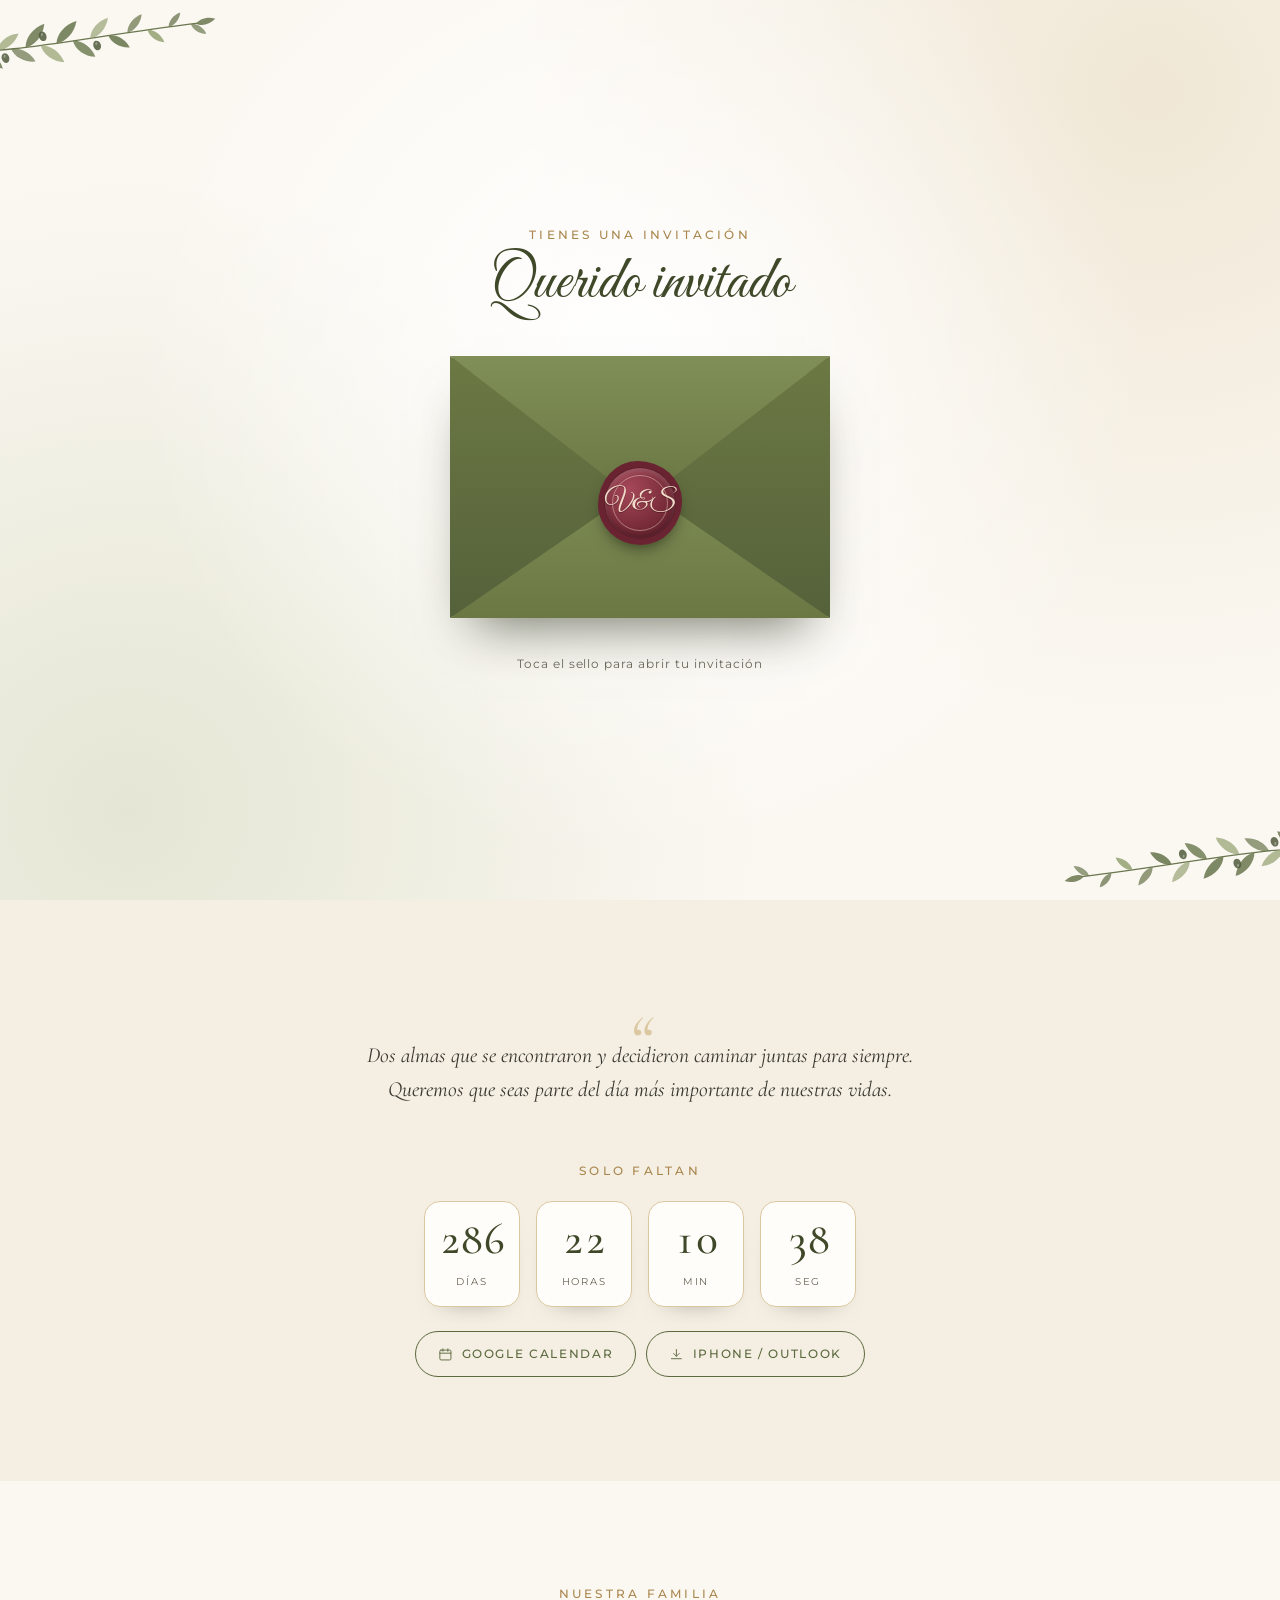
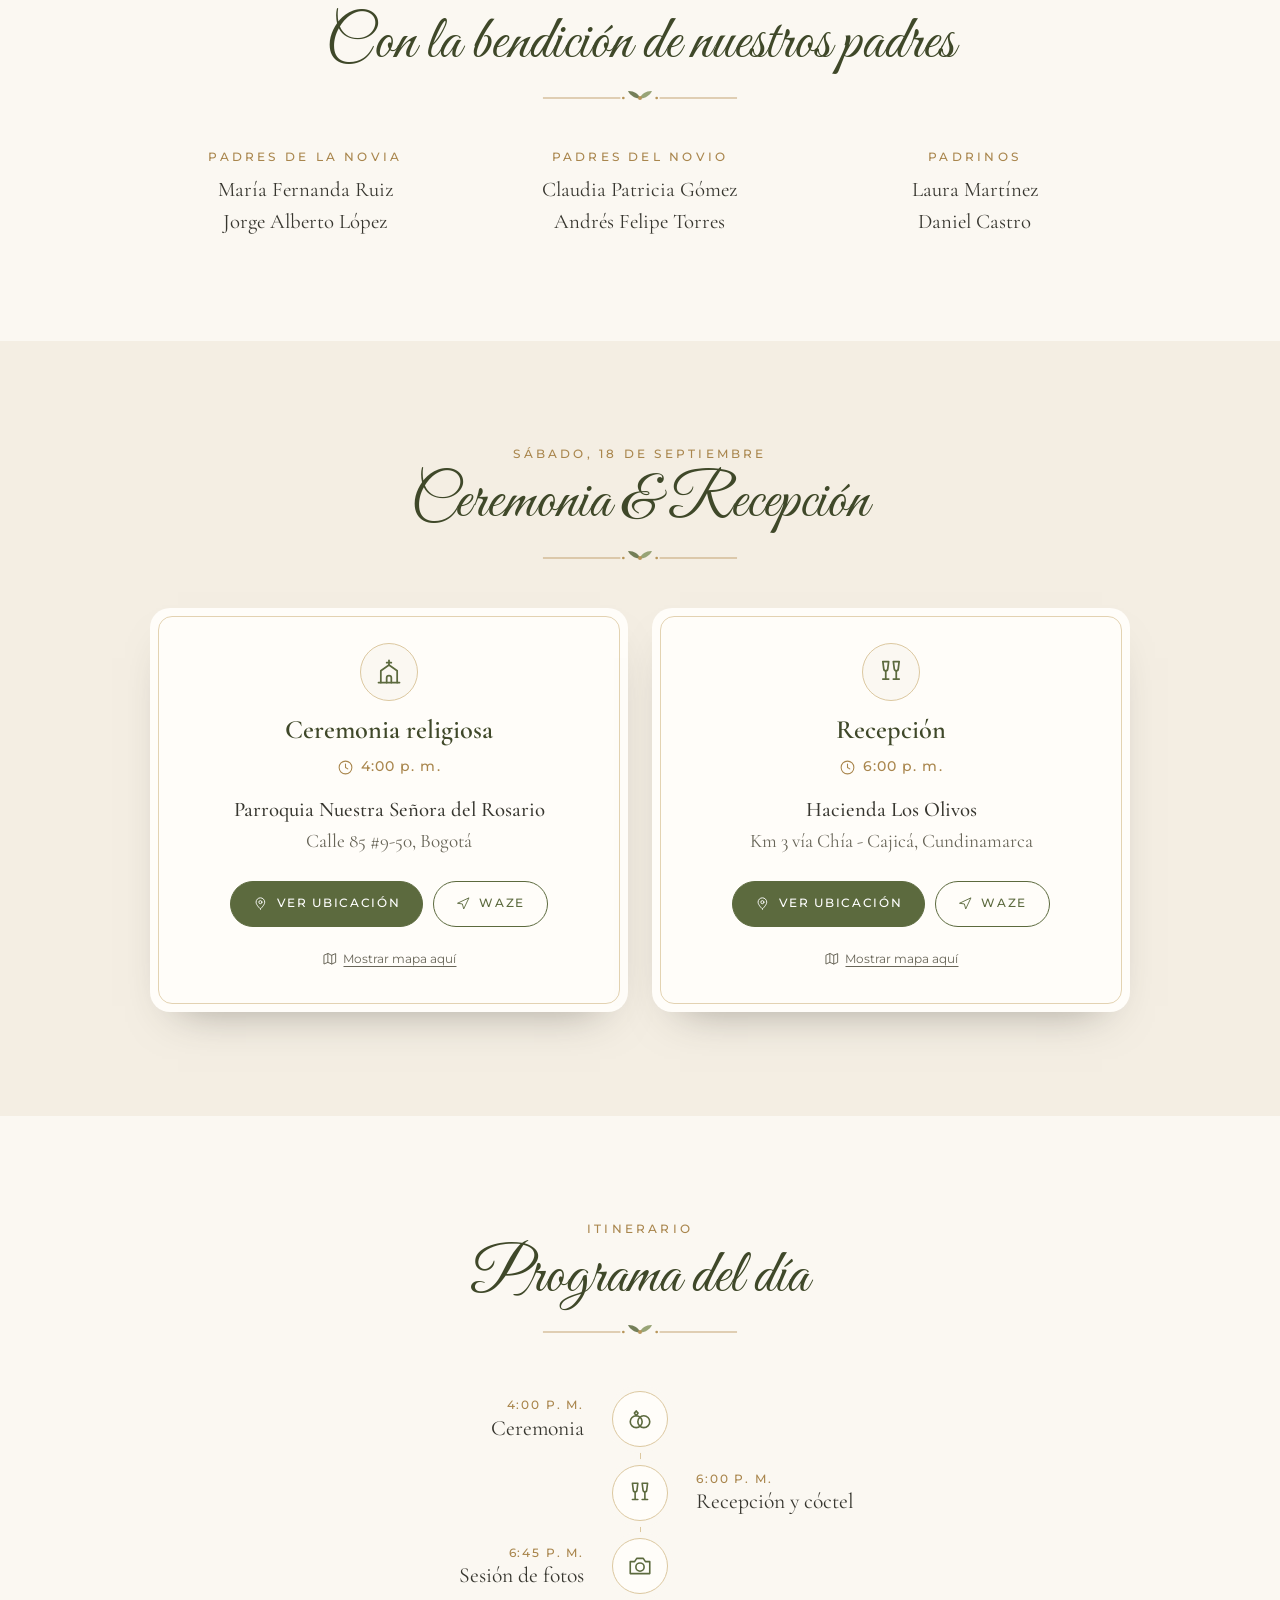
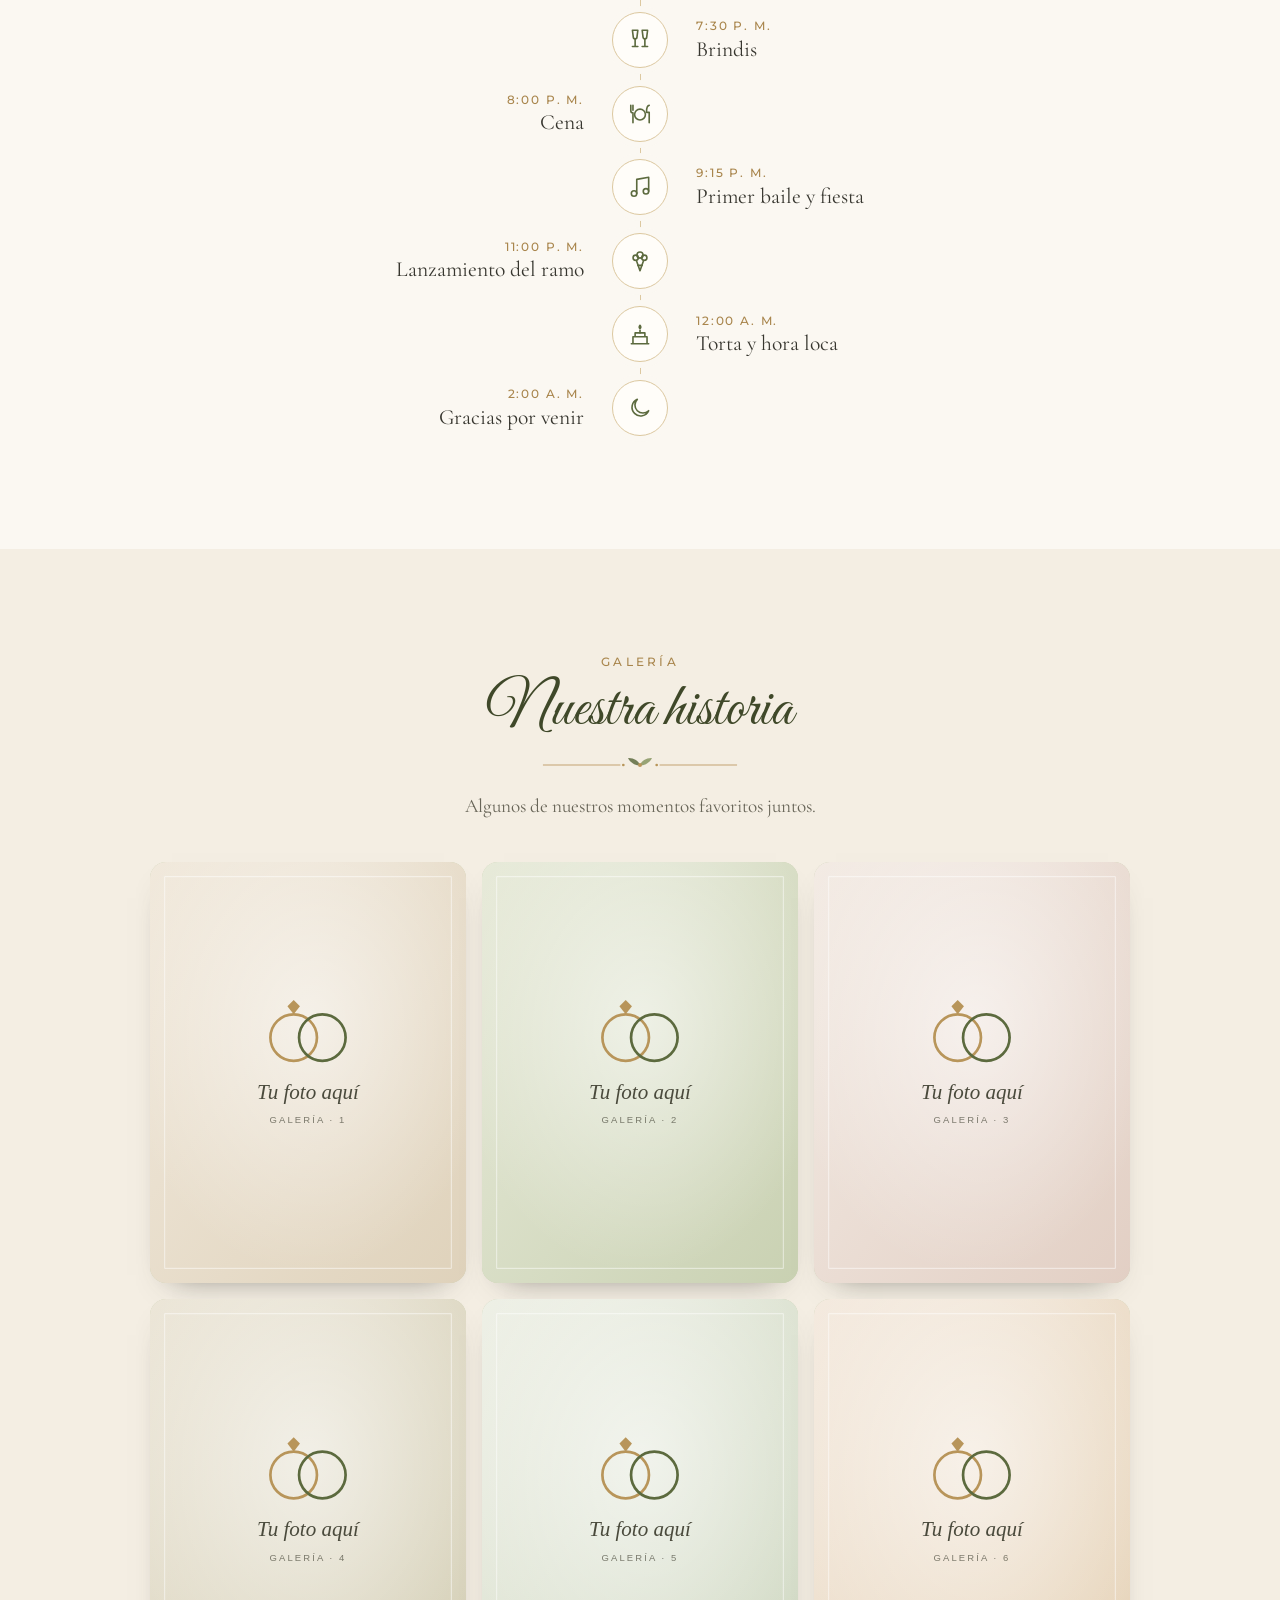
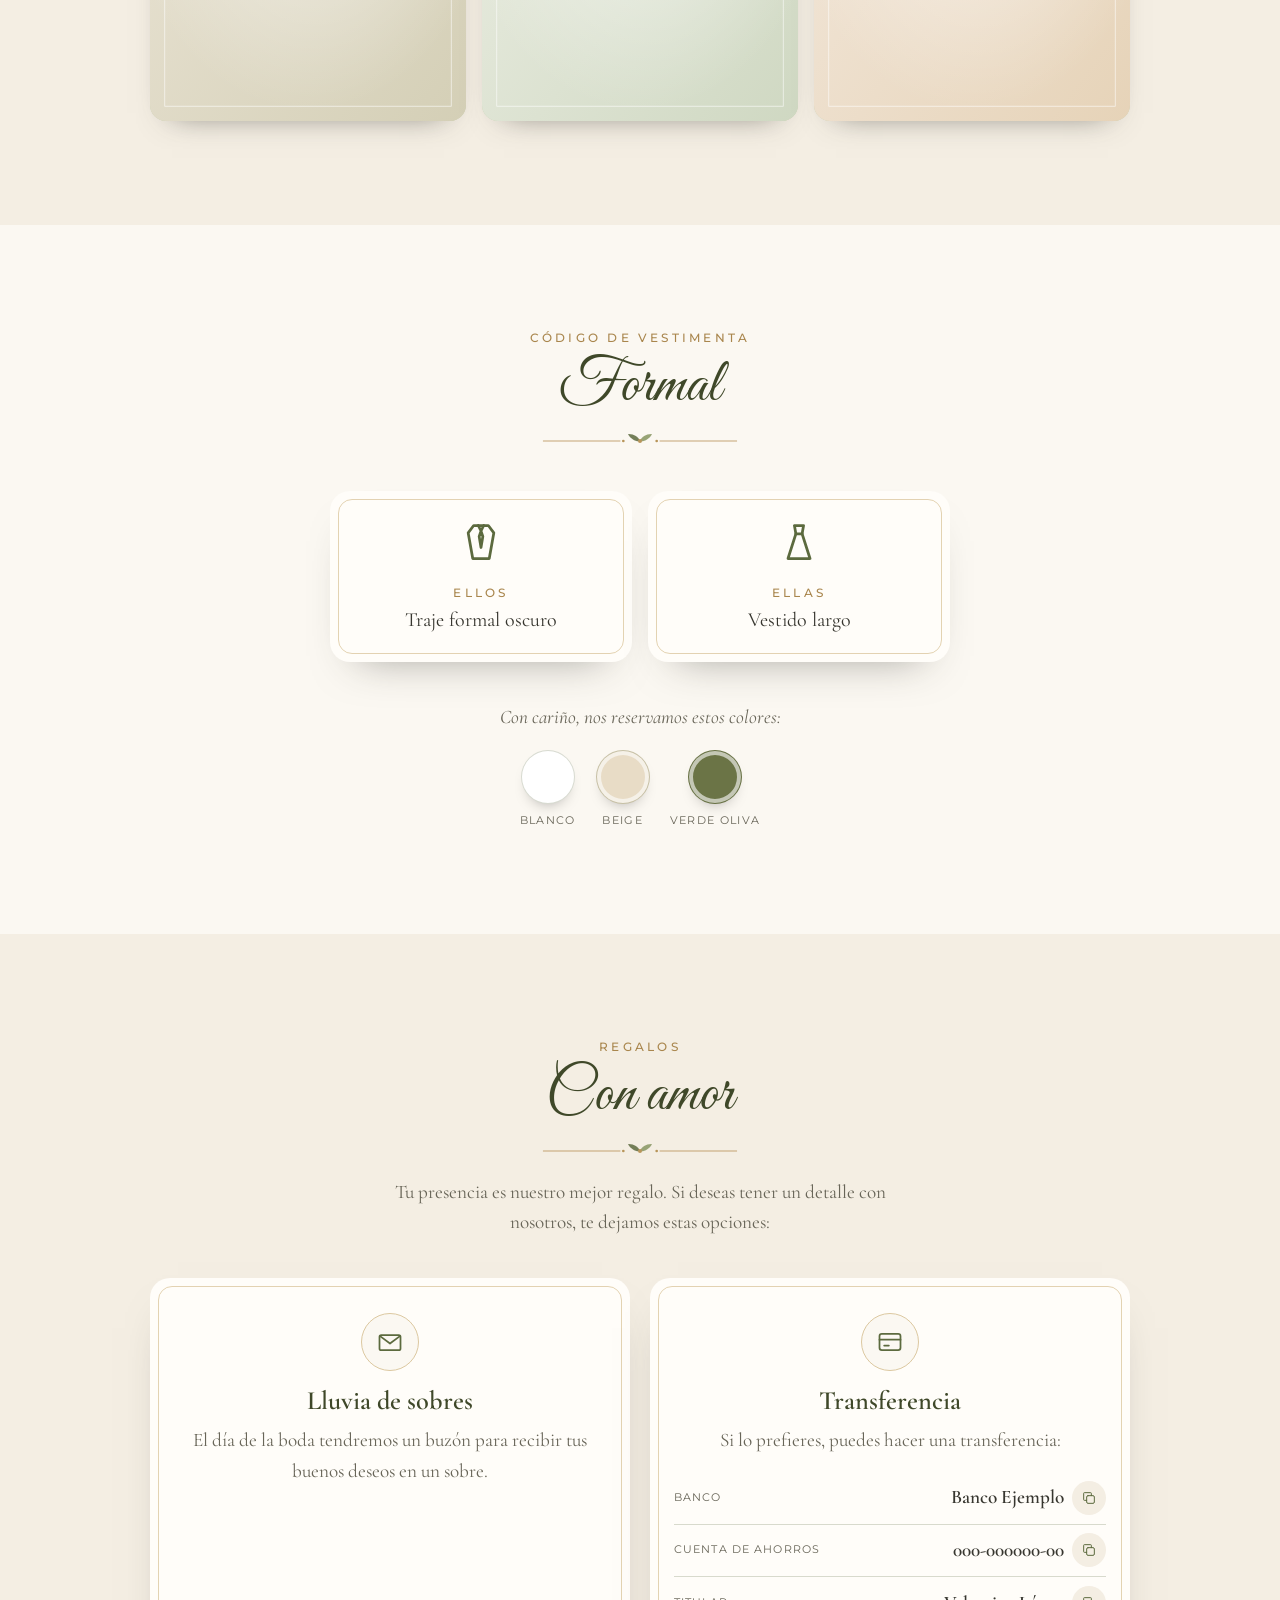
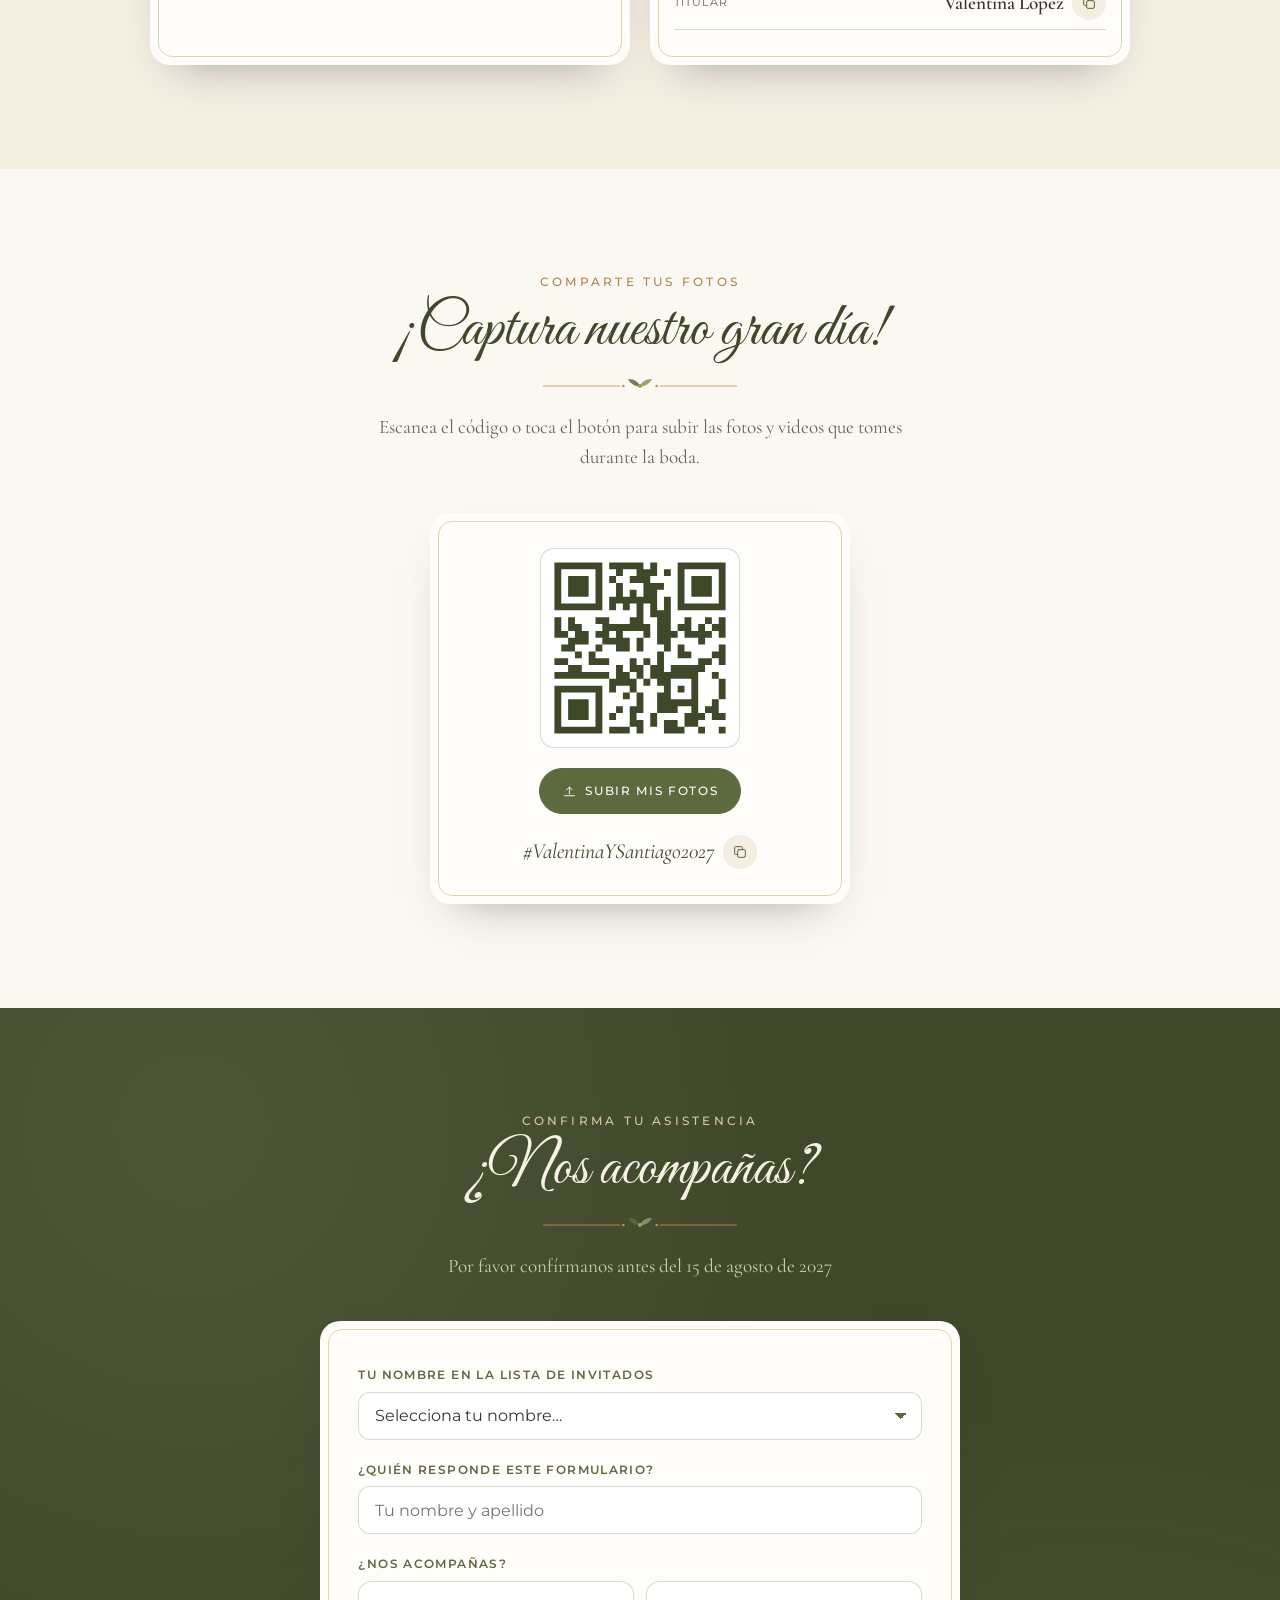
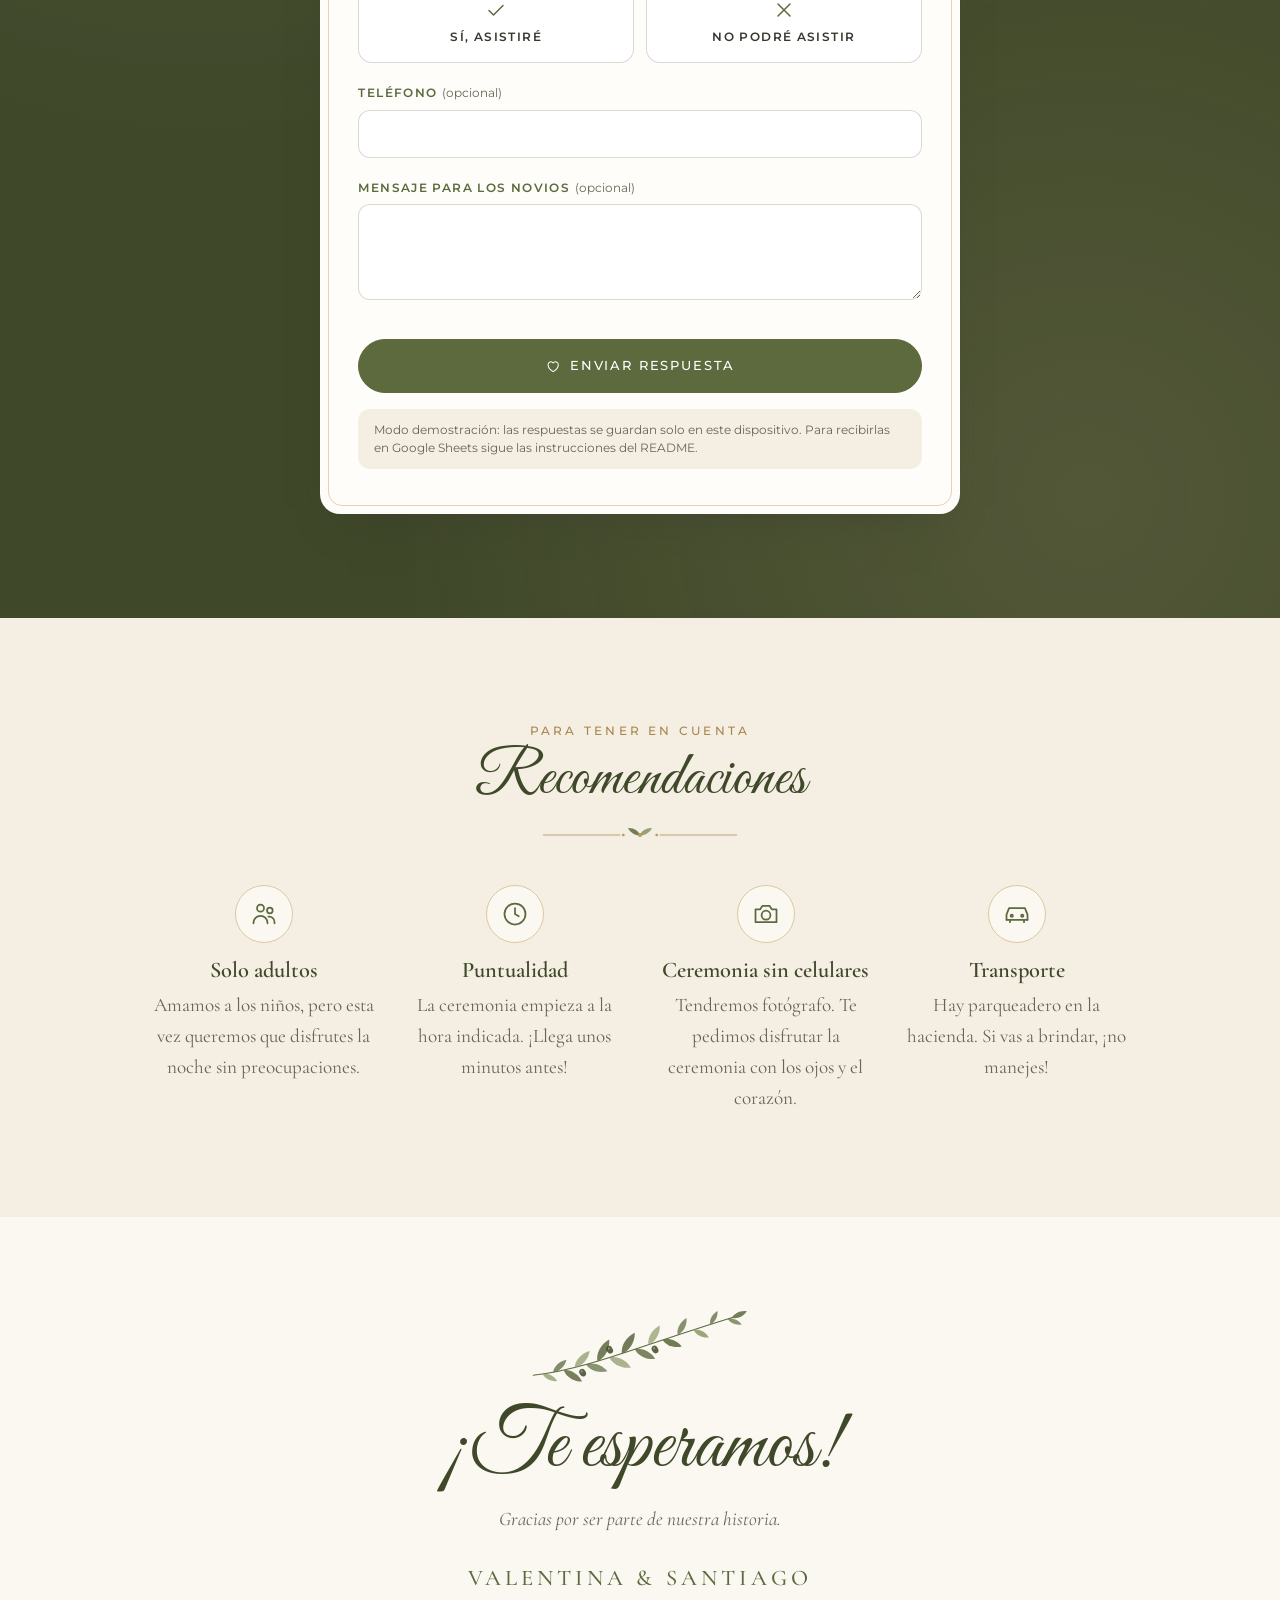
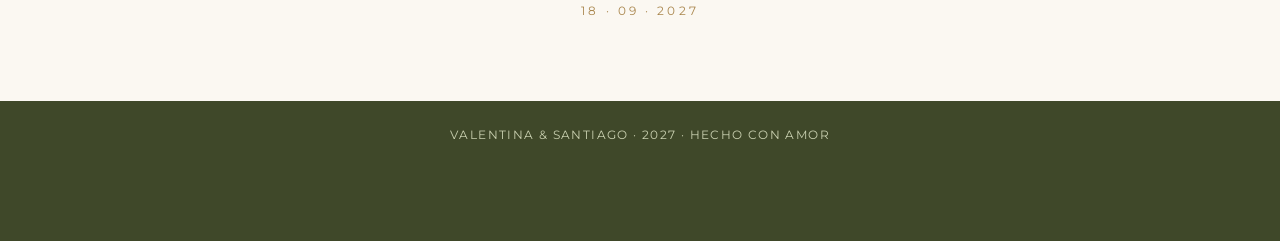
==== index.html @ 6fb91624 "Crear invitación de boda digital con confirmación de asistencia Página web en HTML, CSS y JavaScript" ====
<!doctype html>
<html lang="es">
<head>
  <meta charset="utf-8">
  <meta name="viewport" content="width=device-width, initial-scale=1, viewport-fit=cover">
  <!--
    Estos textos son los que aparecen cuando compartes el enlace por WhatsApp,
    Facebook, etc. Cámbialos por los nombres de los novios.
  -->
  <title>Valentina & Santiago · Nuestra boda</title>
  <meta name="description" content="Estás invitado a nuestra boda. Abre tu invitación y confirma tu asistencia.">
  <meta property="og:type" content="website">
  <meta property="og:title" content="Valentina & Santiago · ¡Nos casamos!">
  <meta property="og:description" content="Abre tu invitación y confirma tu asistencia.">
  <meta property="og:image" content="assets/img/compartir.jpg">
  <meta name="twitter:card" content="summary_large_image">
  <meta name="theme-color" content="#fbf8f2">
  <link rel="icon" href="favicon.svg" type="image/svg+xml">
  <link rel="preload" href="assets/fuentes/great-vibes-latin-400-normal.woff2" as="font" type="font/woff2" crossorigin>
  <link rel="preload" href="assets/fuentes/cormorant-garamond-latin-500-normal.woff2" as="font" type="font/woff2" crossorigin>
  <link rel="stylesheet" href="css/estilos.css">
  <script src="js/config.js" defer></script>
  <script src="js/invitados.js" defer></script>
  <script src="js/vendor/qrcode.js" defer></script>
  <script src="js/utilidades.js" defer></script>
  <script src="js/app.js" defer></script>
</head>
<body class="bloqueado">
  <noscript>
    <p class="sin-js">Para ver la invitación necesitas activar JavaScript en tu navegador.</p>
  </noscript>

  <!-- ===================== SOBRE DE BIENVENIDA ===================== -->
  <div id="sobre" class="sobre-pantalla" role="dialog" aria-modal="true" aria-labelledby="sobre-invitado">
    <img class="rama rama-sobre-1" src="assets/img/rama.svg" alt="" aria-hidden="true">
    <img class="rama rama-sobre-2" src="assets/img/rama.svg" alt="" aria-hidden="true">
    <div class="sobre-textos">
      <p class="eyebrow">Tienes una invitación</p>
      <h1 id="sobre-invitado" class="sobre-invitado">Querido invitado</h1>
      <p id="sobre-cupos" class="sobre-cupos" hidden></p>
    </div>
    <div class="sobre" id="sobre-grafico">
      <div class="sobre-fondo"></div>
      <div class="sobre-carta" aria-hidden="true">
        <span class="carta-eyebrow">Nos casamos</span>
        <span class="carta-nombres" id="carta-nombres"></span>
        <span class="carta-fecha" id="carta-fecha"></span>
      </div>
      <svg class="sobre-frente" viewBox="0 0 100 100" preserveAspectRatio="none" aria-hidden="true" focusable="false">
        <defs>
          <linearGradient id="g-lados" x1="0" y1="0" x2="0" y2="1"><stop offset="0" stop-color="#6c7944"/><stop offset="1" stop-color="#55613a"/></linearGradient>
          <linearGradient id="g-base" x1="0" y1="0" x2="0" y2="1"><stop offset="0" stop-color="#7d8b54"/><stop offset="1" stop-color="#6b7844"/></linearGradient>
        </defs>
        <polygon points="0,0 50,54 0,100" fill="url(#g-lados)"/>
        <polygon points="100,0 50,54 100,100" fill="url(#g-lados)"/>
        <polygon points="0,100 50,50 100,100" fill="url(#g-base)"/>
      </svg>
      <svg class="sobre-solapa" viewBox="0 0 100 100" preserveAspectRatio="none" aria-hidden="true" focusable="false">
        <defs>
          <linearGradient id="g-solapa" x1="0" y1="0" x2="0" y2="1"><stop offset="0" stop-color="#808e57"/><stop offset="1" stop-color="#6a7744"/></linearGradient>
        </defs>
        <polygon points="0,0 100,0 50,100" fill="url(#g-solapa)"/>
      </svg>
      <button type="button" class="sello" id="abrir-sobre" aria-label="Abrir invitación">
        <span class="sello-iniciales" id="sello-iniciales"></span>
      </button>
    </div>
    <p class="sobre-ayuda" id="sobre-ayuda">Toca el sello para abrir tu invitación</p>
  </div>

  <main id="invitacion" class="invitacion">

    <!-- ===================== PORTADA ===================== -->
    <section id="portada" class="portada">
      <img class="rama rama-portada-1" src="assets/img/rama.svg" alt="" aria-hidden="true">
      <img class="rama rama-portada-2" src="assets/img/rama.svg" alt="" aria-hidden="true">
      <p class="eyebrow" id="portada-titulo">¡Nos casamos!</p>
      <div class="arco"><img id="portada-foto" src="assets/img/pareja.svg" alt="Foto de los novios" width="600" height="800"></div>
      <h2 class="nombres" id="portada-nombres" tabindex="-1"></h2>
      <p class="portada-fecha" id="portada-fecha"></p>
      <p class="portada-ciudad" id="portada-ciudad"></p>
      <p class="portada-para" id="portada-para" hidden></p>
      <a class="bajar" href="#cuenta" aria-label="Ver la invitación"></a>
    </section>

    <!-- ===================== FRASE Y CUENTA REGRESIVA ===================== -->
    <section id="cuenta" class="seccion seccion-papel">
      <blockquote class="frase revelar" id="frase"></blockquote>
      <div class="titulo-seccion revelar">
        <p class="eyebrow">Solo faltan</p>
      </div>
      <div class="contador revelar" id="contador" role="timer" aria-live="off">
        <div class="contador-caja"><span class="contador-num" data-unidad="dias">0</span><span class="contador-txt">días</span></div>
        <div class="contador-caja"><span class="contador-num" data-unidad="horas">0</span><span class="contador-txt">horas</span></div>
        <div class="contador-caja"><span class="contador-num" data-unidad="minutos">0</span><span class="contador-txt">min</span></div>
        <div class="contador-caja"><span class="contador-num" data-unidad="segundos">0</span><span class="contador-txt">seg</span></div>
      </div>
      <p class="contador-mensaje revelar" id="contador-mensaje" hidden></p>
      <div class="botones revelar">
        <a class="boton boton-claro" id="cal-google" href="#" target="_blank" rel="noopener"></a>
        <button type="button" class="boton boton-claro" id="cal-ics"></button>
      </div>
    </section>

    <!-- ===================== FAMILIA ===================== -->
    <section id="familia" class="seccion" hidden></section>

    <!-- ===================== CEREMONIA Y RECEPCIÓN ===================== -->
    <section id="eventos" class="seccion seccion-papel" hidden></section>

    <!-- ===================== PROGRAMA ===================== -->
    <section id="programa" class="seccion" hidden></section>

    <!-- ===================== GALERÍA ===================== -->
    <section id="galeria" class="seccion seccion-papel" hidden></section>

    <!-- ===================== VESTIMENTA ===================== -->
    <section id="vestimenta" class="seccion" hidden></section>

    <!-- ===================== REGALOS ===================== -->
    <section id="regalos" class="seccion seccion-papel" hidden></section>

    <!-- ===================== FOTOS (QR) ===================== -->
    <section id="fotos" class="seccion" hidden></section>

    <!-- ===================== CONFIRMAR ASISTENCIA ===================== -->
    <section id="confirmar" class="seccion seccion-oliva">
      <div class="titulo-seccion revelar">
        <p class="eyebrow">Confirma tu asistencia</p>
        <h2>¿Nos acompañas?</h2>
        <img class="divisor" src="assets/img/divisor.svg" alt="" aria-hidden="true">
        <p class="subtitulo" id="rsvp-limite"></p>
      </div>
      <div class="tarjeta tarjeta-rsvp revelar" id="rsvp"></div>
    </section>

    <!-- ===================== RECOMENDACIONES ===================== -->
    <section id="recomendaciones" class="seccion seccion-papel" hidden></section>

    <!-- ===================== CIERRE ===================== -->
    <section id="cierre" class="cierre">
      <img class="rama rama-cierre" src="assets/img/rama.svg" alt="" aria-hidden="true">
      <h2 class="cierre-titulo revelar" id="cierre-titulo">¡Te esperamos!</h2>
      <p class="cierre-texto revelar" id="cierre-texto"></p>
      <p class="cierre-nombres revelar" id="cierre-nombres"></p>
      <p class="cierre-fecha revelar" id="cierre-fecha"></p>
    </section>

    <footer class="pie">
      <p id="pie-texto"></p>
    </footer>
  </main>

  <!-- ===================== BOTONES FLOTANTES ===================== -->
  <a href="#confirmar" class="flotante-confirmar" id="flotante-confirmar" hidden>Confirmar asistencia</a>
  <button type="button" class="disco" id="disco" aria-pressed="false" aria-label="Reproducir música" hidden>
    <span class="disco-etiqueta" aria-hidden="true"></span>
  </button>
  <audio id="musica" loop preload="none"></audio>

  <!-- ===================== VISOR DE FOTOS ===================== -->
  <div class="visor" id="visor" role="dialog" aria-modal="true" aria-label="Foto ampliada" hidden>
    <button type="button" class="visor-boton visor-cerrar" id="visor-cerrar" aria-label="Cerrar"></button>
    <button type="button" class="visor-boton visor-anterior" id="visor-anterior" aria-label="Foto anterior"></button>
    <img id="visor-imagen" alt="">
    <button type="button" class="visor-boton visor-siguiente" id="visor-siguiente" aria-label="Foto siguiente"></button>
    <p class="visor-contador" id="visor-contador"></p>
  </div>

  <div id="petalos" class="petalos" aria-hidden="true"></div>
  <div id="aviso" class="aviso" role="status" aria-live="polite"></div>
</body>
</html>
---- css/estilos.css ----
/* =====================================================================
   ESTILOS DE LA INVITACIÓN
   Para cambiar los colores de toda la página, modifica las variables
   que están justo debajo (--oliva, --dorado, --vino, etc.).
   ===================================================================== */

@font-face { font-family: "Great Vibes"; src: url("../assets/fuentes/great-vibes-latin-400-normal.woff2") format("woff2"); font-weight: 400; font-display: swap; }
@font-face { font-family: "Cormorant Garamond"; src: url("../assets/fuentes/cormorant-garamond-latin-400-normal.woff2") format("woff2"); font-weight: 400; font-display: swap; }
@font-face { font-family: "Cormorant Garamond"; src: url("../assets/fuentes/cormorant-garamond-latin-500-normal.woff2") format("woff2"); font-weight: 500; font-display: swap; }
@font-face { font-family: "Cormorant Garamond"; src: url("../assets/fuentes/cormorant-garamond-latin-600-normal.woff2") format("woff2"); font-weight: 600; font-display: swap; }
@font-face { font-family: "Cormorant Garamond"; src: url("../assets/fuentes/cormorant-garamond-latin-400-italic.woff2") format("woff2"); font-weight: 400; font-style: italic; font-display: swap; }
@font-face { font-family: "Cormorant Garamond"; src: url("../assets/fuentes/cormorant-garamond-latin-500-italic.woff2") format("woff2"); font-weight: 500; font-style: italic; font-display: swap; }
@font-face { font-family: "Montserrat"; src: url("../assets/fuentes/montserrat-latin-300-normal.woff2") format("woff2"); font-weight: 300; font-display: swap; }
@font-face { font-family: "Montserrat"; src: url("../assets/fuentes/montserrat-latin-400-normal.woff2") format("woff2"); font-weight: 400; font-display: swap; }
@font-face { font-family: "Montserrat"; src: url("../assets/fuentes/montserrat-latin-500-normal.woff2") format("woff2"); font-weight: 500; font-display: swap; }
@font-face { font-family: "Montserrat"; src: url("../assets/fuentes/montserrat-latin-600-normal.woff2") format("woff2"); font-weight: 600; font-display: swap; }

:root {
  --marfil: #fbf8f2;
  --papel: #f4eee3;
  --blanco: #fffdf9;
  --oliva: #5c6a3e;
  --oliva-oscuro: #3f4829;
  --oliva-claro: #8d9a68;
  --salvia: #c9d0b0;
  --dorado: #a9864d;
  --dorado-claro: #dcc8a0;
  --vino: #7b2d3b;
  --tinta: #37362f;
  --tinta-suave: #686558;
  --linea: rgba(92, 106, 62, 0.24);
  --sombra: 0 22px 44px -28px rgba(55, 54, 47, 0.5);
  --radio: 20px;
  --fuente-script: "Great Vibes", "Brush Script MT", cursive;
  --fuente-serif: "Cormorant Garamond", Georgia, "Times New Roman", serif;
  --fuente-sans: "Montserrat", system-ui, -apple-system, "Segoe UI", sans-serif;
}

/* ---------- Base ---------- */
*, *::before, *::after { box-sizing: border-box; }
html { scroll-behavior: smooth; -webkit-text-size-adjust: 100%; }
body {
  margin: 0;
  background: var(--marfil);
  color: var(--tinta);
  font-family: var(--fuente-serif);
  font-size: 1.15rem;
  line-height: 1.6;
  overflow-x: hidden;
  -webkit-font-smoothing: antialiased;
}
body.bloqueado, body.sin-scroll { overflow: hidden; }
img { max-width: 100%; display: block; }
[hidden] { display: none !important; }
a { color: inherit; }
h1, h2, h3, p { margin: 0; }
button { font: inherit; color: inherit; }
:focus-visible { outline: 2px solid var(--dorado); outline-offset: 3px; }

.sin-js { padding: 2rem; text-align: center; font-family: var(--fuente-sans); }

.eyebrow {
  font-family: var(--fuente-sans);
  font-size: 0.72rem;
  font-weight: 500;
  letter-spacing: 0.28em;
  text-transform: uppercase;
  color: var(--dorado);
}

.icono { width: 1.25em; height: 1.25em; flex: none; }

.rama { position: absolute; pointer-events: none; user-select: none; }

/* ---------- Botones ---------- */
.botones { display: flex; flex-wrap: wrap; justify-content: center; gap: 0.65rem; margin-top: 1.5rem; }
.boton {
  display: inline-flex;
  align-items: center;
  justify-content: center;
  gap: 0.55rem;
  min-height: 46px;
  padding: 0.75rem 1.35rem;
  border: 1px solid var(--oliva);
  border-radius: 999px;
  background: var(--oliva);
  color: #fff;
  font-family: var(--fuente-sans);
  font-size: 0.74rem;
  font-weight: 500;
  letter-spacing: 0.14em;
  text-transform: uppercase;
  text-decoration: none;
  cursor: pointer;
  transition: background 0.25s, color 0.25s, transform 0.25s, box-shadow 0.25s;
}
.boton:hover { background: var(--oliva-oscuro); transform: translateY(-1px); box-shadow: 0 10px 20px -12px rgba(63, 72, 41, 0.7); }
.boton:disabled { opacity: 0.6; cursor: wait; transform: none; }
.boton-claro { background: transparent; color: var(--oliva); }
.boton-claro:hover { background: var(--oliva); color: #fff; }
.boton-grande { width: 100%; min-height: 54px; font-size: 0.82rem; margin-top: 0.5rem; }

.enlace-texto {
  display: inline-flex;
  align-items: center;
  gap: 0.4rem;
  margin-top: 1rem;
  padding: 0.4rem;
  border: 0;
  background: none;
  color: var(--tinta-suave);
  font-family: var(--fuente-sans);
  font-size: 0.78rem;
  text-decoration: underline;
  text-underline-offset: 3px;
  cursor: pointer;
}

.copiar-mini {
  display: inline-grid;
  place-items: center;
  width: 34px;
  height: 34px;
  flex: none;
  border: 0;
  border-radius: 50%;
  background: var(--papel);
  color: var(--oliva);
  cursor: pointer;
  transition: background 0.2s;
}
.copiar-mini:hover { background: var(--salvia); }
.copiar-mini .icono { width: 16px; height: 16px; }

/* =====================================================================
   SOBRE DE BIENVENIDA
   ===================================================================== */
.sobre-pantalla {
  position: fixed;
  inset: 0;
  z-index: 100;
  display: flex;
  flex-direction: column;
  align-items: center;
  justify-content: center;
  gap: 2.25rem;
  padding: 2rem 1rem;
  overflow: hidden;
  text-align: center;
  background:
    radial-gradient(circle at 50% 40%, rgba(255, 255, 255, 0.95), rgba(255, 255, 255, 0) 60%),
    radial-gradient(circle at 10% 90%, rgba(201, 208, 176, 0.45), transparent 45%),
    radial-gradient(circle at 90% 10%, rgba(220, 200, 160, 0.35), transparent 45%),
    var(--marfil);
  transition: opacity 0.8s ease, transform 0.8s ease;
}
.sobre-pantalla.saliendo { opacity: 0; transform: scale(1.04); pointer-events: none; }
.sobre-textos, .sobre-ayuda { position: relative; transition: opacity 0.5s ease; }
.sobre-pantalla.abriendo .sobre-textos, .sobre-pantalla.abriendo .sobre-ayuda { opacity: 0; }

.rama-sobre-1 { top: -12px; left: -60px; width: 280px; transform: rotate(10deg); opacity: 0.9; }
.rama-sobre-2 { bottom: -12px; right: -60px; width: 280px; transform: rotate(190deg); opacity: 0.9; }

.sobre-invitado {
  margin: 0.35rem 0 0.25rem;
  font-family: var(--fuente-script);
  font-weight: 400;
  font-size: clamp(2.5rem, 11vw, 3.8rem);
  line-height: 1.1;
  color: var(--oliva-oscuro);
}
.sobre-cupos {
  font-family: var(--fuente-sans);
  font-size: 0.74rem;
  letter-spacing: 0.18em;
  text-transform: uppercase;
  color: var(--tinta-suave);
}
.sobre-ayuda {
  font-family: var(--fuente-sans);
  font-size: 0.78rem;
  letter-spacing: 0.08em;
  color: var(--tinta-suave);
}

.sobre {
  position: relative;
  width: min(84vw, 380px);
  aspect-ratio: 1.45;
  perspective: 1400px;
  cursor: pointer;
}
.sobre-fondo {
  position: absolute;
  inset: 0;
  border-radius: 8px;
  background: linear-gradient(180deg, #48532f, #3c4527);
  box-shadow: 0 30px 50px -24px rgba(40, 45, 25, 0.65);
}
.sobre-carta {
  position: absolute;
  z-index: 2;
  left: 6%;
  right: 6%;
  top: 5%;
  height: 90%;
  display: flex;
  flex-direction: column;
  align-items: center;
  justify-content: flex-start;
  gap: 0.2rem;
  padding: 1.2rem 1rem 1rem;
  border-radius: 6px;
  background: var(--blanco);
  box-shadow: inset 0 0 0 6px var(--blanco), inset 0 0 0 7px var(--dorado-claro);
  transition: transform 1s cubic-bezier(0.22, 0.8, 0.25, 1) 0.6s;
}
.carta-eyebrow { font-family: var(--fuente-sans); font-size: 0.6rem; letter-spacing: 0.3em; text-transform: uppercase; color: var(--dorado); }
.carta-nombres { font-family: var(--fuente-script); font-size: clamp(1.7rem, 7vw, 2.3rem); line-height: 1.15; color: var(--oliva-oscuro); }
.carta-fecha { font-family: var(--fuente-sans); font-size: 0.68rem; letter-spacing: 0.2em; color: var(--tinta-suave); }

.sobre-frente, .sobre-solapa { position: absolute; display: block; left: 0; width: 100%; overflow: visible; }
.sobre-frente { z-index: 3; top: 0; height: 100%; }
.sobre-solapa {
  z-index: 4;
  top: 0;
  height: 56%;
  transform-origin: top center;
  transition: transform 0.7s ease 0.2s, z-index 0s linear 0.55s;
}
.sobre.abierto .sobre-solapa { transform: rotateX(180deg); z-index: 1; }
.sobre.abierto .sobre-carta { transform: translateY(-58%); }

.sello {
  position: absolute;
  z-index: 5;
  top: 56%;
  left: 50%;
  width: 84px;
  height: 84px;
  display: grid;
  place-items: center;
  padding: 0;
  border: 0;
  border-radius: 47% 53% 49% 51% / 52% 47% 53% 48%;
  background: #6a2431;
  box-shadow: 0 8px 16px -6px rgba(0, 0, 0, 0.55);
  color: #f4dccb;
  cursor: pointer;
  transform: translate(-50%, -50%);
  transition: opacity 0.35s ease, transform 0.35s ease;
  animation: latido 2.6s ease-in-out infinite;
}
.sello-iniciales {
  position: relative;
  display: grid;
  place-items: center;
  width: 70px;
  height: 70px;
  border-radius: 50%;
  background: radial-gradient(circle at 35% 30%, #a54859 0%, var(--vino) 55%, #561c27 100%);
  box-shadow: inset 0 -3px 6px rgba(0, 0, 0, 0.25), inset 0 3px 5px rgba(255, 255, 255, 0.18), 0 0 0 1px rgba(0, 0, 0, 0.15);
  font-family: var(--fuente-script);
  font-size: 1.75rem;
  line-height: 1;
  text-shadow: 0 1px 0 rgba(0, 0, 0, 0.3);
}
.sello-iniciales::after {
  content: "";
  position: absolute;
  inset: 7px;
  border-radius: 50%;
  border: 1px solid rgba(244, 220, 203, 0.45);
}
.sobre-pantalla:focus { outline: none; }
.sobre.abierto .sello { opacity: 0; transform: translate(-50%, -50%) scale(0.5); animation: none; }

@keyframes latido {
  0%, 100% { transform: translate(-50%, -50%) scale(1); }
  50% { transform: translate(-50%, -50%) scale(1.07); }
}

/* Pétalos */
.petalos { position: fixed; inset: 0; z-index: 120; overflow: hidden; pointer-events: none; }
.petalo {
  position: absolute;
  top: -6vh;
  border-radius: 80% 0 80% 0;
  opacity: 0.95;
  box-shadow: 0 1px 2px rgba(0, 0, 0, 0.08);
  animation-name: caer;
  animation-timing-function: linear;
  animation-fill-mode: forwards;
}
@keyframes caer {
  to { transform: translate(var(--deriva), 112vh) rotate(var(--giro)); opacity: 0.3; }
}

/* =====================================================================
   PORTADA
   ===================================================================== */
.portada {
  position: relative;
  min-height: 100vh;
  min-height: 100svh;
  display: flex;
  flex-direction: column;
  align-items: center;
  justify-content: center;
  gap: 1rem;
  padding: 4.5rem 1.25rem 5.5rem;
  overflow: hidden;
  text-align: center;
  background:
    radial-gradient(circle at 50% 35%, rgba(255, 255, 255, 0.9), transparent 55%),
    radial-gradient(circle at 0% 100%, rgba(201, 208, 176, 0.35), transparent 40%),
    var(--marfil);
}
.rama-portada-1 { top: -6px; left: -70px; width: min(70vw, 340px); transform: rotate(12deg); }
.rama-portada-2 { bottom: -6px; right: -70px; width: min(70vw, 340px); transform: rotate(192deg); }

.arco {
  width: min(62vw, 290px);
  aspect-ratio: 3 / 4;
  padding: 8px;
  border: 1px solid var(--dorado-claro);
  border-radius: 999px 999px 22px 22px;
  background: var(--blanco);
  box-shadow: var(--sombra);
}
.arco img { width: 100%; height: 100%; object-fit: cover; border-radius: 999px 999px 15px 15px; }

.nombres {
  margin-top: 0.5rem;
  font-family: var(--fuente-script);
  font-weight: 400;
  font-size: clamp(3.1rem, 13vw, 5.6rem);
  line-height: 1;
  color: var(--oliva-oscuro);
}
.nombres:focus { outline: none; }
.nombres .nombre { display: block; }
.nombres .y { display: block; font-size: 0.55em; line-height: 1.3; color: var(--dorado); }
.portada-fecha {
  font-family: var(--fuente-sans);
  font-size: 0.74rem;
  font-weight: 500;
  letter-spacing: 0.15em;
  text-transform: uppercase;
  color: var(--oliva);
}
.portada-ciudad { font-style: italic; color: var(--tinta-suave); }
.portada-para {
  padding: 0.5rem 1.1rem;
  border: 1px solid var(--dorado-claro);
  border-radius: 999px;
  background: var(--blanco);
  font-family: var(--fuente-sans);
  font-size: 0.78rem;
  color: var(--tinta-suave);
}
.portada-para strong { color: var(--oliva-oscuro); font-weight: 600; }

.bajar {
  position: absolute;
  bottom: 1.6rem;
  left: 50%;
  width: 30px;
  height: 30px;
  margin-left: -15px;
  border-right: 1.5px solid var(--dorado);
  border-bottom: 1.5px solid var(--dorado);
  transform: rotate(45deg);
  animation: rebote 2.2s ease-in-out infinite;
}
@keyframes rebote {
  0%, 100% { transform: translateY(0) rotate(45deg); opacity: 0.6; }
  50% { transform: translateY(8px) rotate(45deg); opacity: 1; }
}

/* Entrada de la portada al abrir el sobre */
.portada > :not(.rama) { transition: opacity 1.1s ease, transform 1.1s ease; }
body:not(.abierta) .portada > :not(.rama) { opacity: 0; transform: translateY(18px); }
.portada > :nth-child(3) { transition-delay: 0.1s; }
.portada > :nth-child(4) { transition-delay: 0.25s; }
.portada > :nth-child(5) { transition-delay: 0.45s; }
.portada > :nth-child(6) { transition-delay: 0.6s; }
.portada > :nth-child(7) { transition-delay: 0.7s; }
.portada > :nth-child(8) { transition-delay: 0.8s; }
.portada > :nth-child(9) { transition-delay: 1s; }

/* =====================================================================
   SECCIONES
   ===================================================================== */
.seccion { position: relative; padding: 5rem 1.25rem; }
.seccion > * { max-width: 980px; margin-left: auto; margin-right: auto; }
.seccion-papel { background: var(--papel); }
.seccion-oliva {
  background:
    radial-gradient(circle at 15% 10%, rgba(255, 255, 255, 0.08), transparent 40%),
    radial-gradient(circle at 85% 90%, rgba(220, 200, 160, 0.12), transparent 45%),
    var(--oliva-oscuro);
  color: #f3efe2;
}

.titulo-seccion { margin-bottom: 2.5rem; text-align: center; }
.titulo-seccion h2 {
  margin-top: 0.3rem;
  font-family: var(--fuente-script);
  font-weight: 400;
  font-size: clamp(2.6rem, 10vw, 3.8rem);
  line-height: 1.15;
  color: var(--oliva-oscuro);
}
.divisor { width: 200px; margin: 0.6rem auto 0; }
.subtitulo { max-width: 34rem; margin: 1rem auto 0; color: var(--tinta-suave); }
.seccion-oliva .titulo-seccion h2 { color: #f6f1e4; }
.seccion-oliva .eyebrow { color: var(--dorado-claro); }
.seccion-oliva .subtitulo { color: var(--salvia); }

.tarjeta {
  position: relative;
  padding: 2.2rem 1.5rem;
  border-radius: var(--radio);
  background: var(--blanco);
  box-shadow: var(--sombra);
}
.tarjeta::before {
  content: "";
  position: absolute;
  inset: 8px;
  border: 1px solid var(--dorado-claro);
  border-radius: calc(var(--radio) - 6px);
  pointer-events: none;
  opacity: 0.8;
}

.evento-icono {
  display: inline-grid;
  place-items: center;
  width: 58px;
  height: 58px;
  margin-bottom: 0.9rem;
  border: 1px solid var(--dorado-claro);
  border-radius: 50%;
  background: var(--marfil);
  color: var(--oliva);
}
.evento-icono .icono { width: 28px; height: 28px; }

/* ---------- Frase y contador ---------- */
.frase { max-width: 38rem; margin: 0 auto 3.5rem; text-align: center; font-size: 1.35rem; font-style: italic; line-height: 1.55; color: var(--tinta); }
.frase::before { content: "“"; display: block; height: 2.2rem; font-size: 4.5rem; line-height: 1; color: var(--dorado-claro); }
.frase cite { display: block; margin-top: 0.8rem; font-family: var(--fuente-sans); font-size: 0.75rem; font-style: normal; letter-spacing: 0.2em; text-transform: uppercase; color: var(--dorado); }
#cuenta .titulo-seccion { margin-bottom: 1.25rem; }

.contador { display: flex; justify-content: center; gap: clamp(0.5rem, 2.5vw, 1rem); }
.contador-caja {
  width: clamp(4.2rem, 20vw, 6rem);
  padding: 0.85rem 0.25rem 0.7rem;
  border: 1px solid var(--dorado-claro);
  border-radius: 16px;
  background: var(--blanco);
  text-align: center;
  box-shadow: 0 12px 24px -20px rgba(55, 54, 47, 0.6);
}
.contador-num { display: block; font-size: clamp(1.9rem, 8vw, 2.8rem); font-weight: 500; line-height: 1.1; color: var(--oliva-oscuro); font-variant-numeric: tabular-nums; }
.contador-txt { font-family: var(--fuente-sans); font-size: 0.62rem; letter-spacing: 0.18em; text-transform: uppercase; color: var(--tinta-suave); }
.contador-mensaje { text-align: center; font-family: var(--fuente-script); font-size: clamp(2.4rem, 9vw, 3.4rem); color: var(--oliva-oscuro); }

/* ---------- Familia ---------- */
.familia-grid { display: grid; grid-template-columns: repeat(auto-fit, minmax(220px, 1fr)); gap: 2rem 1.5rem; text-align: center; }
.familia-nombres { margin-top: 0.5rem; font-size: 1.3rem; line-height: 1.5; }

/* ---------- Eventos ---------- */
.eventos-grid { display: grid; gap: 1.5rem; }
.evento { text-align: center; }
.evento h3, .regalo h3, .recomendacion h3 { font-size: 1.65rem; font-weight: 600; line-height: 1.2; color: var(--oliva-oscuro); }
.evento-hora {
  display: inline-flex;
  align-items: center;
  gap: 0.4rem;
  margin: 0.6rem 0 0.9rem;
  font-family: var(--fuente-sans);
  font-size: 0.85rem;
  font-weight: 500;
  letter-spacing: 0.08em;
  color: var(--dorado);
}
.evento-lugar { font-size: 1.3rem; font-weight: 500; }
.evento-direccion { color: var(--tinta-suave); }
.evento-mapa { margin-top: 0.75rem; overflow: hidden; border-radius: 14px; }
.evento-mapa iframe { display: block; width: 100%; height: 280px; border: 0; }

/* ---------- Programa (línea de tiempo) ---------- */
.linea-tiempo { position: relative; max-width: 760px; margin: 0 auto; padding: 0; list-style: none; }
.linea-tiempo::before { content: ""; position: absolute; top: 10px; bottom: 10px; left: 28px; width: 1px; background: var(--dorado-claro); }
.momento { position: relative; display: grid; grid-template-columns: 56px 1fr; align-items: center; gap: 1.1rem; padding: 0.55rem 0; }
.momento-icono {
  display: grid;
  place-items: center;
  width: 56px;
  height: 56px;
  border: 1px solid var(--dorado-claro);
  border-radius: 50%;
  background: var(--blanco);
  color: var(--oliva);
  box-shadow: 0 0 0 6px var(--marfil);
}
.momento-icono .icono { width: 26px; height: 26px; }
.momento-hora { display: block; font-family: var(--fuente-sans); font-size: 0.72rem; font-weight: 500; letter-spacing: 0.16em; text-transform: uppercase; color: var(--dorado); }
.momento-actividad { display: block; font-size: 1.35rem; line-height: 1.25; }

/* ---------- Galería ---------- */
.galeria-grid { display: grid; grid-template-columns: repeat(2, 1fr); gap: 0.75rem; }
.galeria-item {
  display: block;
  aspect-ratio: 3 / 4;
  padding: 0;
  overflow: hidden;
  border: 0;
  border-radius: 16px;
  background: var(--salvia);
  cursor: zoom-in;
  box-shadow: 0 14px 30px -22px rgba(55, 54, 47, 0.7);
}
.galeria-item img { width: 100%; height: 100%; object-fit: cover; transition: transform 0.6s ease; }
.galeria-item:hover img { transform: scale(1.04); }

.visor {
  position: fixed;
  inset: 0;
  z-index: 200;
  display: flex;
  align-items: center;
  justify-content: center;
  padding: 4rem 1rem;
  background: rgba(24, 25, 19, 0.94);
}
.visor img { max-width: min(92vw, 900px); max-height: 80vh; object-fit: contain; border-radius: 10px; }
.visor-boton {
  position: absolute;
  display: grid;
  place-items: center;
  width: 48px;
  height: 48px;
  border: 1px solid rgba(255, 255, 255, 0.35);
  border-radius: 50%;
  background: rgba(0, 0, 0, 0.45);
  color: #fff;
  cursor: pointer;
}
.visor-boton:hover { background: rgba(0, 0, 0, 0.7); }
.visor-cerrar { top: 1rem; right: 1rem; }
.visor-anterior { left: 0.75rem; top: 50%; transform: translateY(-50%); }
.visor-siguiente { right: 0.75rem; top: 50%; transform: translateY(-50%); }
.visor-contador { position: absolute; bottom: 1.2rem; left: 0; right: 0; text-align: center; font-family: var(--fuente-sans); font-size: 0.8rem; letter-spacing: 0.15em; color: rgba(255, 255, 255, 0.75); }

/* ---------- Vestimenta ---------- */
.prendas { display: grid; grid-template-columns: repeat(2, minmax(0, 1fr)); gap: 1rem; max-width: 620px; }
.prenda { padding: 1.8rem 1rem; text-align: center; }
.prenda p:last-child { margin-top: 0.3rem; font-size: 1.25rem; line-height: 1.3; }
.prenda-icono { display: block; margin-bottom: 0.6rem; color: var(--oliva); }
.prenda-icono .icono { width: 44px; height: 44px; }
.colores { margin-top: 2.5rem; text-align: center; }
.colores p { color: var(--tinta-suave); font-style: italic; }
.colores ul { display: flex; flex-wrap: wrap; justify-content: center; gap: 1.25rem; margin: 1.1rem 0 0; padding: 0; list-style: none; }
.colores li { display: flex; flex-direction: column; align-items: center; gap: 0.5rem; font-family: var(--fuente-sans); font-size: 0.7rem; letter-spacing: 0.12em; text-transform: uppercase; color: var(--tinta-suave); }
.muestra { width: 54px; height: 54px; border-radius: 50%; border: 1px solid var(--linea); box-shadow: inset 0 0 0 4px rgba(255, 255, 255, 0.6), 0 8px 16px -10px rgba(0, 0, 0, 0.4); }

/* ---------- Regalos ---------- */
.regalos-grid { display: grid; grid-template-columns: repeat(auto-fit, minmax(250px, 1fr)); gap: 1.25rem; }
.regalo { text-align: center; }
.regalo p { margin-top: 0.5rem; color: var(--tinta-suave); }
.regalo .boton { margin-top: 1.2rem; }
.datos { margin: 1rem 0 0; text-align: left; }
.datos div { display: flex; flex-wrap: wrap; align-items: center; justify-content: space-between; gap: 0.25rem 0.75rem; padding: 0.55rem 0; border-bottom: 1px solid var(--linea); }
.datos dt { font-family: var(--fuente-sans); font-size: 0.7rem; letter-spacing: 0.1em; text-transform: uppercase; color: var(--tinta-suave); }
.datos dd { display: flex; align-items: center; gap: 0.5rem; margin: 0 0 0 auto; font-weight: 600; text-align: right; white-space: nowrap; }

/* ---------- Fotos con QR ---------- */
.fotos-tarjeta { display: flex; flex-direction: column; align-items: center; gap: 1.25rem; max-width: 420px; text-align: center; }
.qr { width: 200px; padding: 10px; border-radius: 14px; background: #fff; border: 1px solid var(--linea); }
.qr svg { display: block; width: 100%; height: auto; }
.qr svg path { fill: var(--oliva-oscuro); }
.hashtag { display: flex; align-items: center; gap: 0.6rem; font-size: 1.35rem; font-style: italic; color: var(--oliva-oscuro); }

/* =====================================================================
   FORMULARIO DE CONFIRMACIÓN
   ===================================================================== */
.tarjeta-rsvp { max-width: 640px; padding: 2.2rem 1.4rem; color: var(--tinta); }
.formulario { position: relative; }
.campo { margin: 0 0 1.3rem; padding: 0; border: 0; min-width: 0; }
.campo label, .etiqueta {
  display: block;
  margin-bottom: 0.45rem;
  padding: 0;
  font-family: var(--fuente-sans);
  font-size: 0.72rem;
  font-weight: 600;
  letter-spacing: 0.12em;
  text-transform: uppercase;
  color: var(--oliva);
}
.opcional { font-weight: 400; text-transform: none; letter-spacing: 0; color: var(--tinta-suave); }
.formulario input:not([type="radio"]):not([type="checkbox"]), .formulario select, .formulario textarea {
  width: 100%;
  min-height: 48px;
  padding: 0.75rem 1rem;
  border: 1px solid var(--linea);
  border-radius: 12px;
  background: #fff;
  color: var(--tinta);
  font-family: var(--fuente-sans);
  font-size: 1rem;
  transition: border-color 0.2s, box-shadow 0.2s;
}
.formulario textarea { resize: vertical; min-height: 96px; }
.formulario select {
  appearance: none;
  background-image: linear-gradient(45deg, transparent 50%, var(--oliva) 50%), linear-gradient(135deg, var(--oliva) 50%, transparent 50%);
  background-position: calc(100% - 20px) 50%, calc(100% - 14px) 50%;
  background-size: 6px 6px;
  background-repeat: no-repeat;
  padding-right: 2.5rem;
}
.formulario input:focus, .formulario select:focus, .formulario textarea:focus { outline: none; border-color: var(--dorado); box-shadow: 0 0 0 3px rgba(169, 134, 77, 0.2); }
.formulario [aria-invalid="true"] { border-color: var(--vino) !important; box-shadow: 0 0 0 3px rgba(123, 45, 59, 0.15) !important; }
.campo-fijo { display: flex; align-items: center; gap: 0.7rem; padding: 0.85rem 1rem; border-radius: 12px; background: var(--papel); font-family: var(--fuente-sans); font-size: 0.95rem; }
.campo-fijo .icono { color: var(--oliva); }
.campo-fijo strong { font-weight: 600; color: var(--oliva-oscuro); }
.ayuda { margin-top: 0.4rem; font-family: var(--fuente-sans); font-size: 0.8rem; color: var(--tinta-suave); }

.opciones-asistencia { display: grid; grid-template-columns: 1fr 1fr; gap: 0.75rem; }
.opcion {
  position: relative;
  display: flex !important;
  flex-direction: column;
  align-items: center;
  gap: 0.35rem;
  margin: 0 !important;
  padding: 1rem 0.5rem !important;
  border: 1px solid var(--linea);
  border-radius: 14px;
  background: #fff;
  color: var(--tinta) !important;
  text-align: center;
  cursor: pointer;
  transition: background 0.2s, color 0.2s, border-color 0.2s;
}
.opcion .icono { width: 24px; height: 24px; color: var(--oliva); }
.opcion span { font-size: 0.75rem; }
.opcion input, .chip input { position: absolute; opacity: 0; width: 1px; height: 1px; }
.opcion.elegida, .opcion:has(input:checked) { border-color: var(--oliva); background: var(--oliva); color: #fff !important; }
.opcion.elegida .icono, .opcion:has(input:checked) .icono { color: #fff; }
.opcion:focus-within, .chip:focus-within { outline: 2px solid var(--dorado); outline-offset: 2px; }

.persona { margin: 0 0 1rem; padding: 1.1rem 1rem 1rem; border: 0; border-radius: 16px; background: var(--papel); min-width: 0; }
.persona legend {
  float: left;
  width: 100%;
  display: flex;
  align-items: center;
  gap: 0.45rem;
  margin-bottom: 0.8rem;
  padding: 0;
  font-family: var(--fuente-sans);
  font-size: 0.72rem;
  font-weight: 600;
  letter-spacing: 0.14em;
  text-transform: uppercase;
  color: var(--dorado);
}
.persona legend + * { clear: both; }
.persona .campo { margin-bottom: 0.8rem; }
.mini-titulo { margin: 0.9rem 0 0.5rem; font-family: var(--fuente-sans); font-size: 0.72rem; letter-spacing: 0.06em; color: var(--tinta-suave); }
.chips { display: flex; flex-wrap: wrap; gap: 0.45rem; }
.chip { position: relative; display: inline-block !important; margin: 0 !important; cursor: pointer; text-transform: none !important; letter-spacing: 0 !important; }
.chip span {
  display: inline-block;
  padding: 0.5rem 0.9rem;
  border: 1px solid var(--linea);
  border-radius: 999px;
  background: #fff;
  font-family: var(--fuente-sans);
  font-size: 0.8rem;
  font-weight: 400;
  color: var(--tinta);
  transition: background 0.2s, color 0.2s, border-color 0.2s;
}
.chip input:checked + span { border-color: var(--oliva); background: var(--oliva); color: #fff; }
.formulario .otra { margin-top: 0.7rem; min-height: 44px; font-size: 0.92rem; }

.error-form { margin: 0 0 1rem; padding: 0.8rem 1rem; border-radius: 12px; background: #f7e7e9; color: var(--vino); font-family: var(--fuente-sans); font-size: 0.88rem; }
.nota-demo { margin-top: 1rem; padding: 0.75rem 1rem; border-radius: 12px; background: var(--papel); font-family: var(--fuente-sans); font-size: 0.76rem; line-height: 1.5; color: var(--tinta-suave); text-align: left; }

.gracias, .aviso-rsvp { text-align: center; }
.gracias-icono { display: inline-grid; place-items: center; width: 68px; height: 68px; margin-bottom: 0.6rem; border-radius: 50%; background: var(--papel); color: var(--vino); }
.gracias-icono .icono { width: 32px; height: 32px; }
.gracias h3 { font-family: var(--fuente-script); font-weight: 400; font-size: clamp(2.3rem, 9vw, 3rem); line-height: 1.2; color: var(--oliva-oscuro); }
.gracias p, .aviso-rsvp p { margin-top: 0.5rem; color: var(--tinta-suave); }
.aviso-rsvp h3 { font-size: 1.6rem; font-weight: 600; color: var(--oliva-oscuro); }
.resumen { margin: 1.2rem 0 0; padding: 0; list-style: none; text-align: left; }
.resumen li { display: flex; align-items: flex-start; gap: 0.7rem; margin-bottom: 0.45rem; padding: 0.7rem 0.9rem; border-radius: 12px; background: var(--papel); font-family: var(--fuente-sans); font-size: 0.9rem; }
.resumen .icono { margin-top: 2px; color: var(--oliva); }
.resumen strong { font-weight: 600; }
.restricciones { display: block; font-size: 0.78rem; color: var(--tinta-suave); }

/* ---------- Recomendaciones ---------- */
.recomendaciones-grid { display: grid; grid-template-columns: repeat(auto-fit, minmax(220px, 1fr)); gap: 2rem 1.5rem; }
.recomendacion { text-align: center; }
.recomendacion h3 { font-size: 1.4rem; }
.recomendacion p { margin-top: 0.4rem; color: var(--tinta-suave); }

/* ---------- Cierre y pie ---------- */
.cierre { position: relative; padding: 5.5rem 1.25rem 5rem; overflow: hidden; text-align: center; background: var(--marfil); }
.rama-cierre { position: relative; width: 230px; margin: 0 auto 1rem; }
.cierre-titulo { font-family: var(--fuente-script); font-weight: 400; font-size: clamp(3.2rem, 13vw, 5.2rem); line-height: 1.1; color: var(--oliva-oscuro); }
.cierre-texto { margin-top: 0.6rem; color: var(--tinta-suave); font-style: italic; }
.cierre-nombres { margin-top: 1.6rem; font-size: 1.4rem; font-weight: 500; letter-spacing: 0.18em; text-transform: uppercase; color: var(--oliva); }
.cierre-fecha { margin-top: 0.3rem; font-family: var(--fuente-sans); font-size: 0.78rem; letter-spacing: 0.25em; color: var(--dorado); }
.pie { padding: 1.6rem 1.25rem 6rem; background: var(--oliva-oscuro); color: var(--salvia); text-align: center; font-family: var(--fuente-sans); font-size: 0.72rem; letter-spacing: 0.12em; text-transform: uppercase; }

/* =====================================================================
   BOTONES FLOTANTES Y AVISOS
   ===================================================================== */
.flotante-confirmar {
  position: fixed;
  z-index: 50;
  left: 50%;
  bottom: calc(1rem + env(safe-area-inset-bottom, 0px));
  transform: translateX(-50%);
  white-space: nowrap;
  padding: 0.95rem 1.4rem;
  border-radius: 999px;
  background: var(--vino);
  color: #fff;
  box-shadow: 0 14px 28px -12px rgba(123, 45, 59, 0.8);
  font-family: var(--fuente-sans);
  font-size: 0.72rem;
  font-weight: 600;
  letter-spacing: 0.14em;
  text-transform: uppercase;
  text-decoration: none;
  animation: aparecer 0.4s ease;
}
@keyframes aparecer { from { opacity: 0; transform: translate(-50%, 12px); } }

.disco {
  position: fixed;
  z-index: 50;
  top: calc(1rem + env(safe-area-inset-top, 0px));
  right: 1rem;
  width: 56px;
  height: 56px;
  display: grid;
  place-items: center;
  padding: 0;
  border: 2px solid var(--dorado-claro);
  border-radius: 50%;
  background: repeating-radial-gradient(circle, #232320 0 2px, #31312d 2px 4px);
  box-shadow: 0 12px 24px -10px rgba(0, 0, 0, 0.6);
  cursor: pointer;
}
.disco-etiqueta { width: 22px; height: 22px; border-radius: 50%; background: radial-gradient(circle, #f4dccb 0 2px, var(--vino) 3px); }
.disco.sonando { animation: girar 4s linear infinite; }
.disco:not(.sonando)::after {
  content: "";
  position: absolute;
  right: -2px;
  bottom: -2px;
  width: 20px;
  height: 20px;
  border-radius: 50%;
  background: var(--blanco) url("data:image/svg+xml,%3Csvg xmlns='http://www.w3.org/2000/svg' viewBox='0 0 20 20'%3E%3Cpath d='M8 6v8l6-4z' fill='%233f4829'/%3E%3C/svg%3E") center / 100% no-repeat;
  box-shadow: 0 2px 6px rgba(0, 0, 0, 0.3);
}
@keyframes girar { to { transform: rotate(360deg); } }

.aviso {
  position: fixed;
  z-index: 300;
  left: 50%;
  bottom: 5.5rem;
  padding: 0.65rem 1.2rem;
  border-radius: 999px;
  background: var(--tinta);
  color: #fff;
  font-family: var(--fuente-sans);
  font-size: 0.82rem;
  white-space: nowrap;
  max-width: calc(100vw - 2rem);
  overflow: hidden;
  text-overflow: ellipsis;
  opacity: 0;
  pointer-events: none;
  transform: translate(-50%, 10px);
  transition: opacity 0.3s, transform 0.3s;
}
.aviso.visible { opacity: 1; transform: translate(-50%, 0); }

/* ---------- Animación al hacer scroll ---------- */
.revelar { opacity: 0; transform: translateY(24px); transition: opacity 0.9s ease, transform 0.9s ease; }
.revelar.visible { opacity: 1; transform: none; }

/* =====================================================================
   PANTALLAS GRANDES
   ===================================================================== */
@media (min-width: 560px) {
  .portada-fecha { font-size: 0.8rem; letter-spacing: 0.22em; }
  .galeria-grid { gap: 1rem; }
  .tarjeta-rsvp { padding: 2.8rem 2.4rem; }
}

@media (min-width: 760px) {
  body { font-size: 1.2rem; }
  .seccion { padding: 6.5rem 2rem; }
  .nombres .nombre, .nombres .y { display: inline; }
  .nombres .y { margin: 0 0.25em; font-size: 0.7em; }
  .eventos-grid { grid-template-columns: repeat(2, minmax(0, 1fr)); }
  .eventos-grid.uno { grid-template-columns: minmax(0, 520px); justify-content: center; }
  .galeria-grid { grid-template-columns: repeat(3, 1fr); }

  .linea-tiempo::before { left: 50%; }
  .momento { grid-template-columns: 1fr 64px 1fr; gap: 1.5rem; }
  .momento-icono { grid-column: 2; grid-row: 1; justify-self: center; }
  .momento:nth-child(odd) .momento-texto { grid-column: 1; grid-row: 1; text-align: right; }
  .momento:nth-child(even) .momento-texto { grid-column: 3; grid-row: 1; }
}

/* ---------- Movimiento reducido ---------- */
@media (prefers-reduced-motion: reduce) {
  html { scroll-behavior: auto; }
  *, *::before, *::after { animation-duration: 0.01ms !important; animation-iteration-count: 1 !important; transition-duration: 0.01ms !important; transition-delay: 0s !important; }
  .revelar { opacity: 1; transform: none; }
}
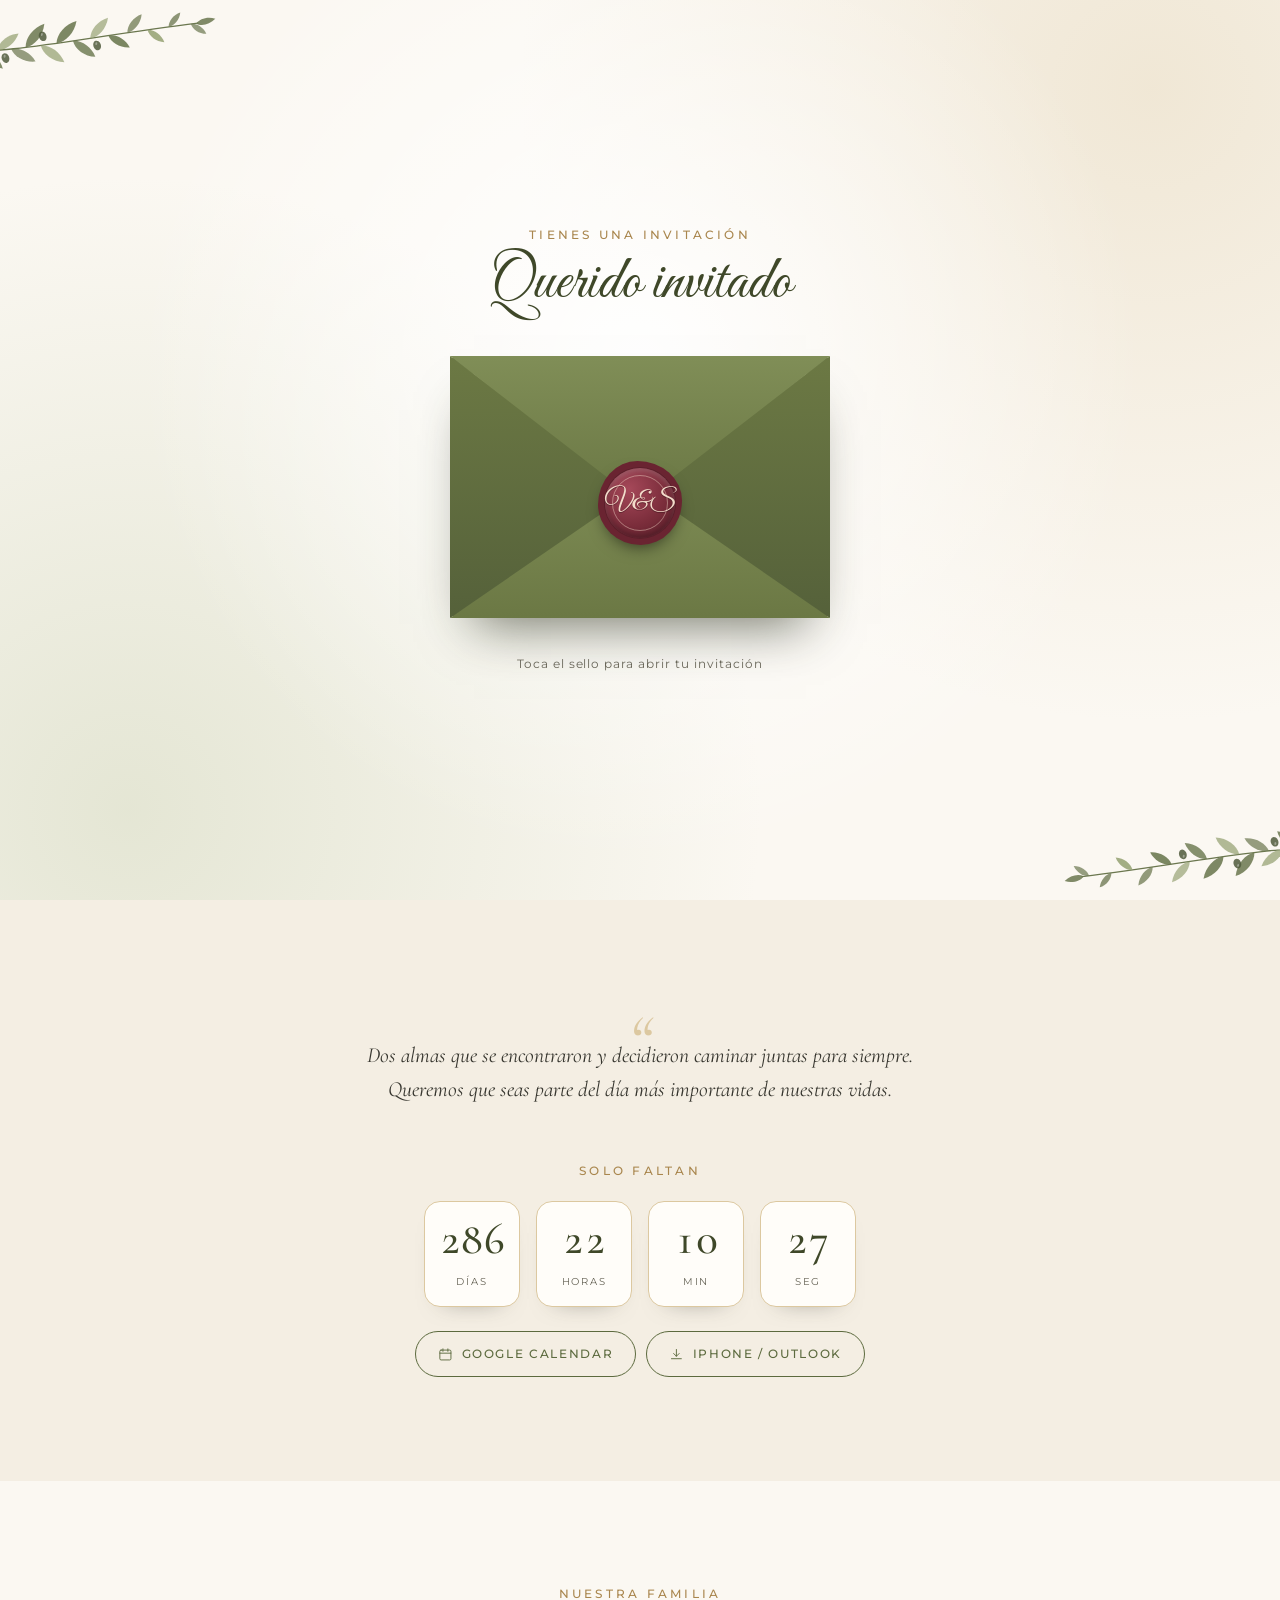
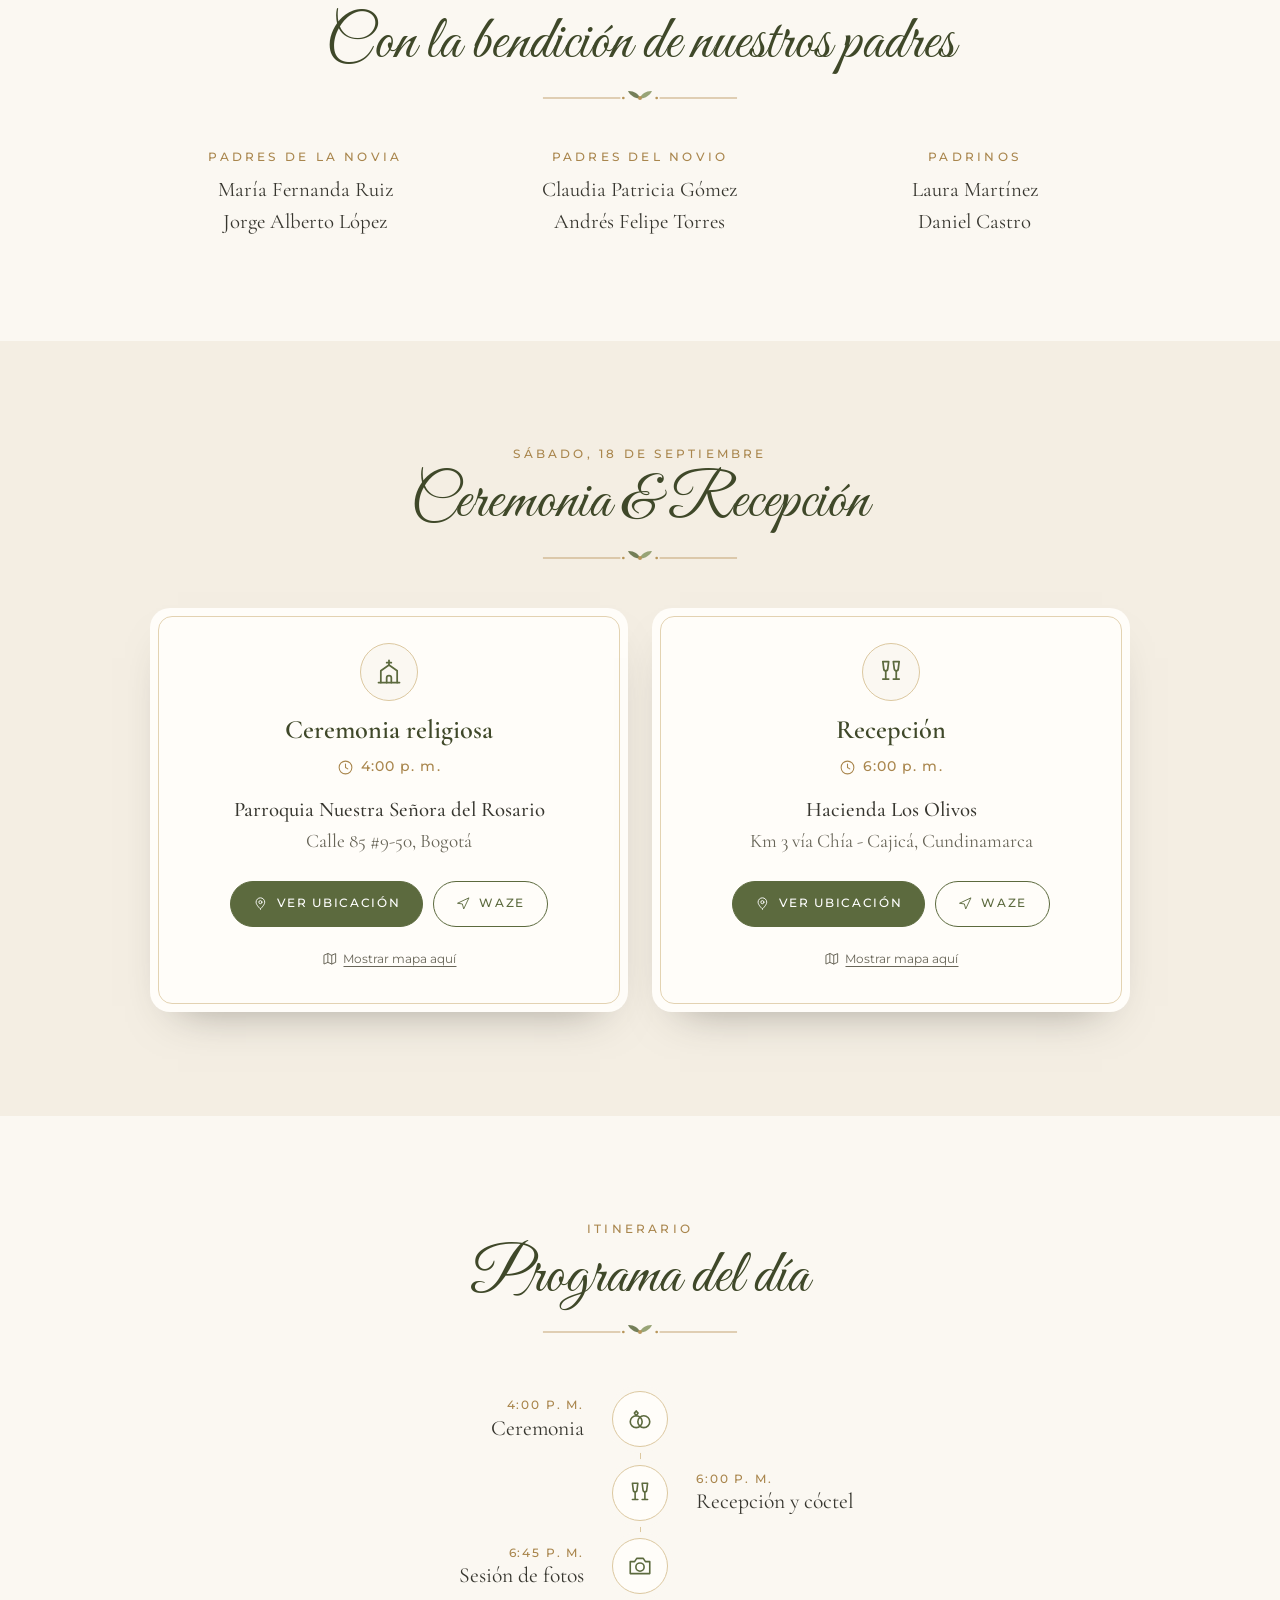
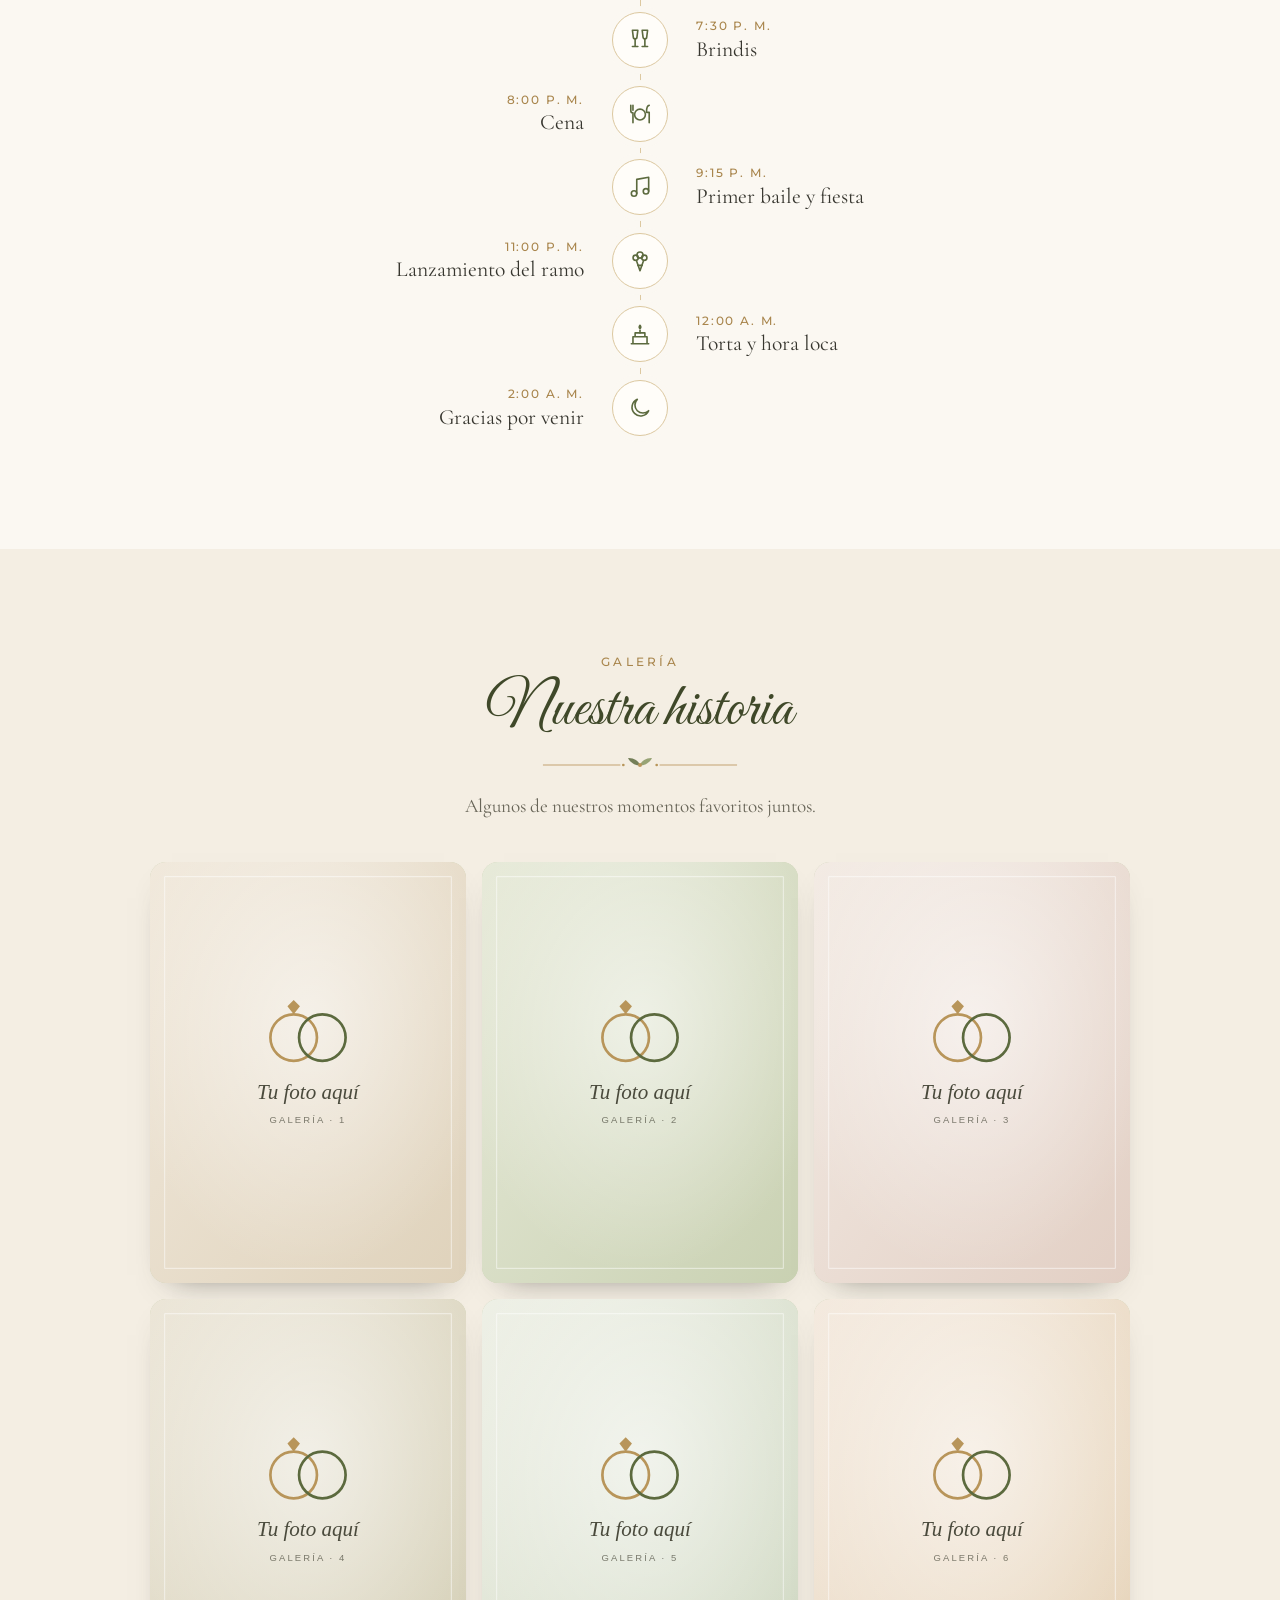
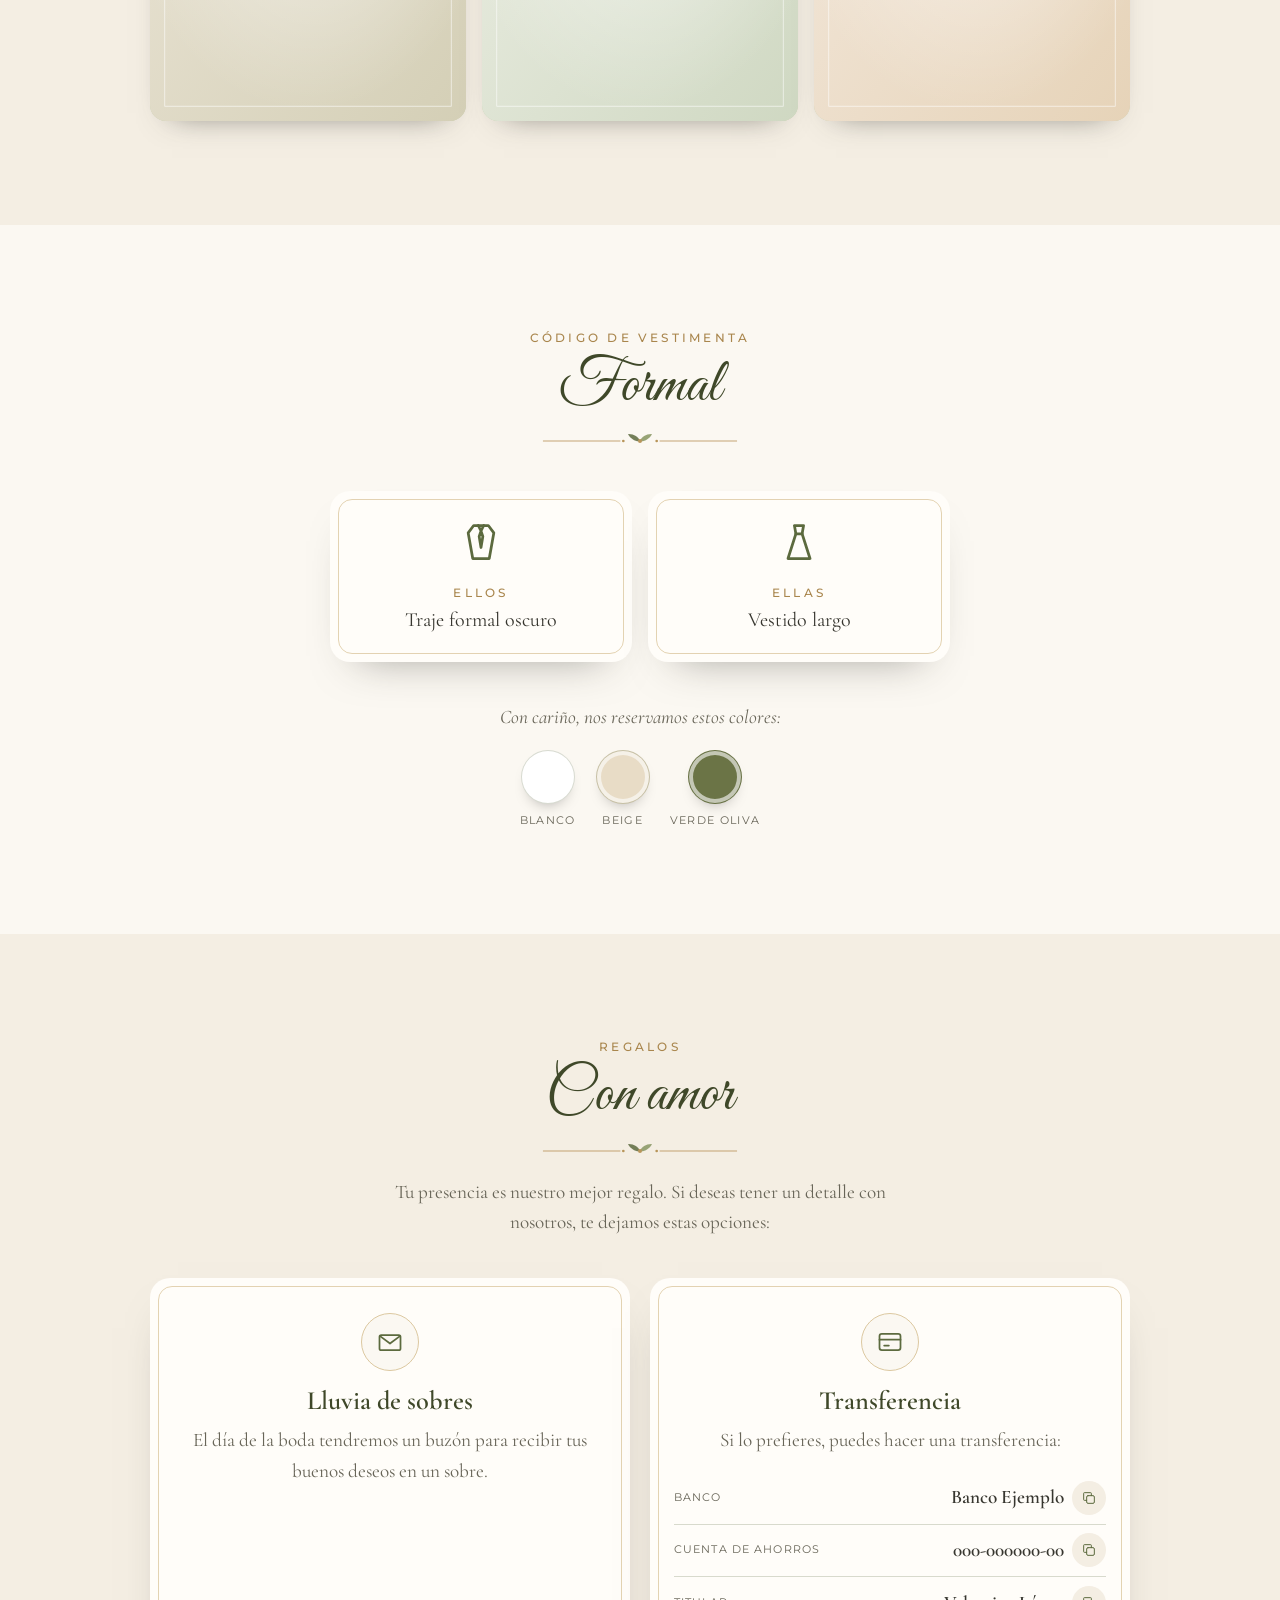
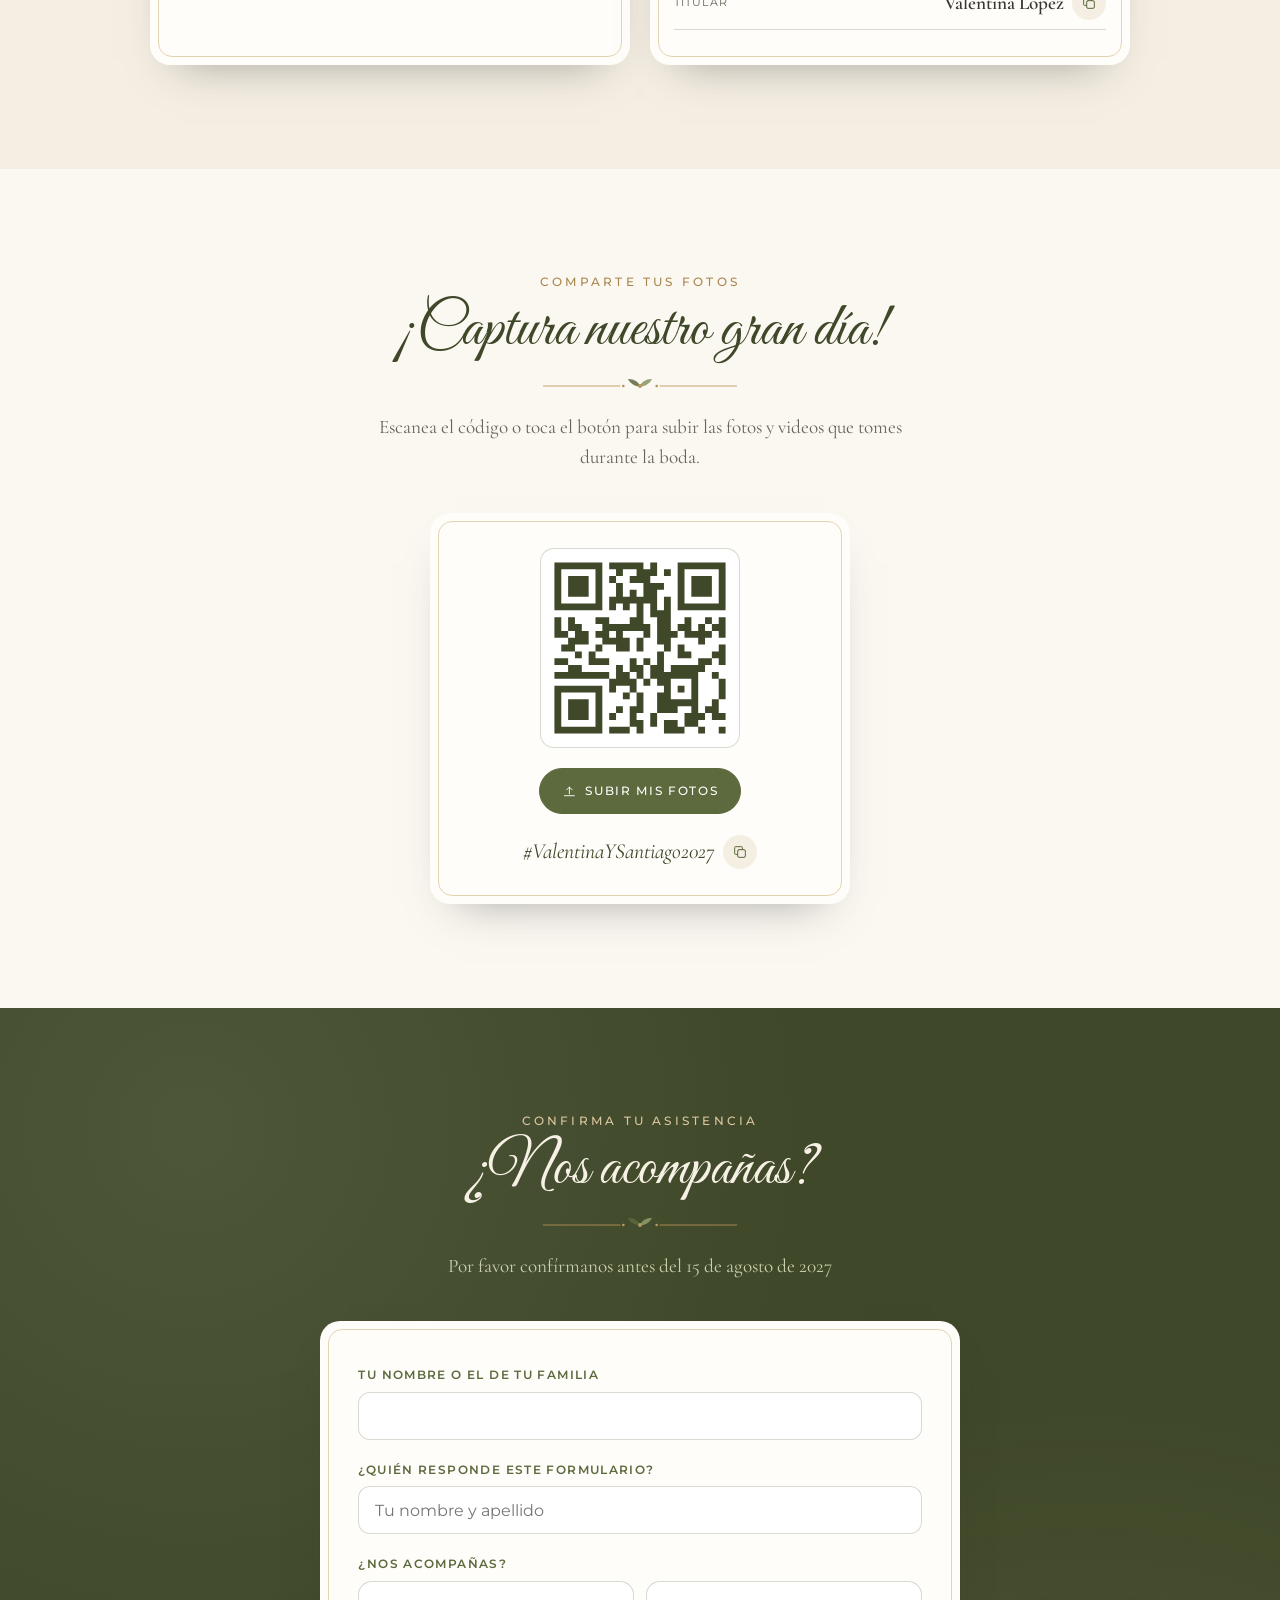
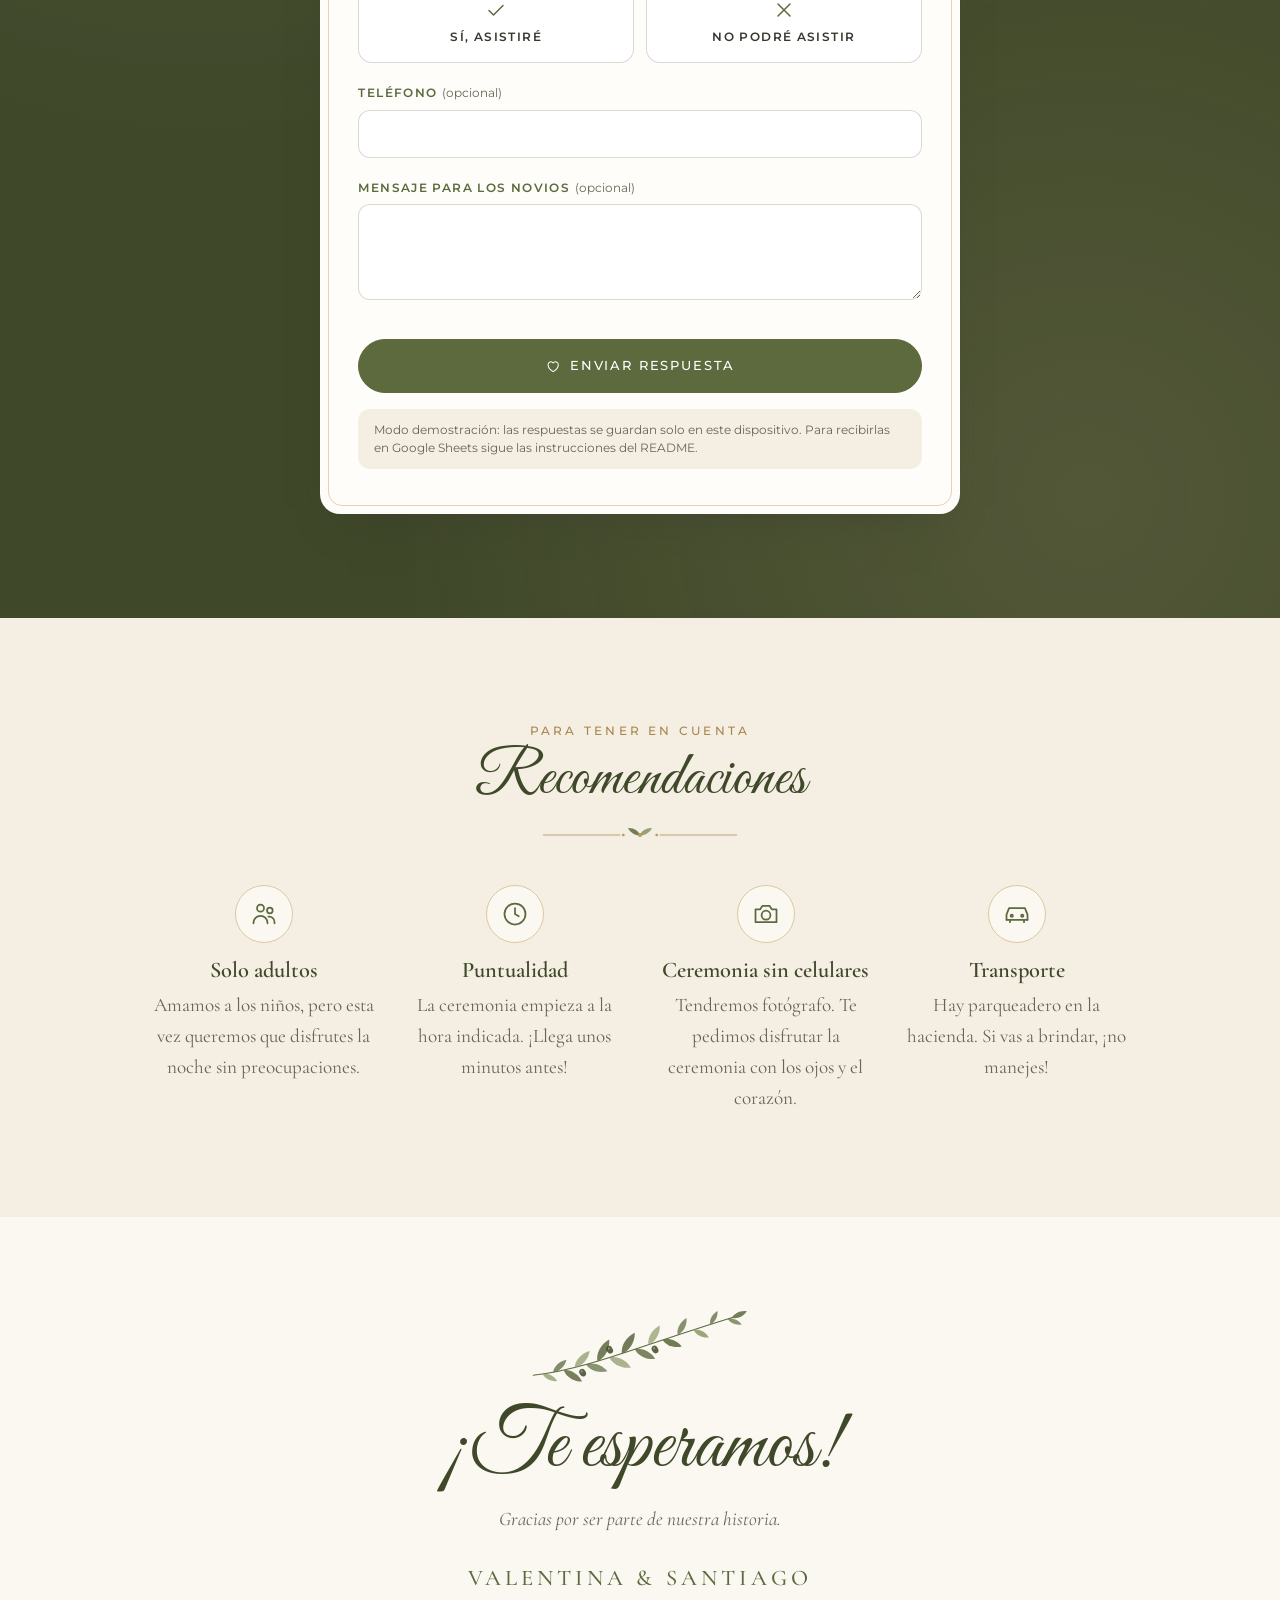
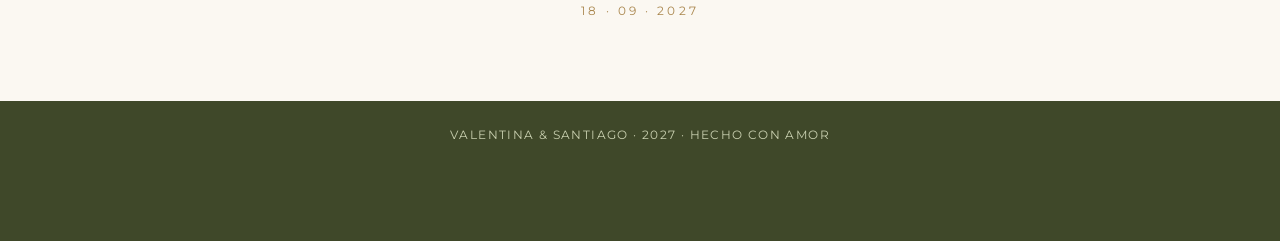
==== commit b624433c: "Usar la dirección pública en la vista previa al compartir Co-Authored-By: Claude Opus 5.5 <noreply@a" ====
--- a/index.html
+++ b/index.html
@@ -12,7 +12,8 @@
   <meta property="og:type" content="website">
   <meta property="og:title" content="Valentina & Santiago · ¡Nos casamos!">
   <meta property="og:description" content="Abre tu invitación y confirma tu asistencia.">
-  <meta property="og:image" content="assets/img/compartir.jpg">
+  <meta property="og:url" content="https://malquiel20.github.io/Boda/">
+  <meta property="og:image" content="https://malquiel20.github.io/Boda/assets/img/compartir.jpg">
   <meta name="twitter:card" content="summary_large_image">
   <meta name="theme-color" content="#fbf8f2">
   <link rel="icon" href="favicon.svg" type="image/svg+xml">
--- a/css/estilos.css
+++ b/css/estilos.css
@@ -694,6 +694,7 @@
 .error-form { margin: 0 0 1rem; padding: 0.8rem 1rem; border-radius: 12px; background: #f7e7e9; color: var(--vino); font-family: var(--fuente-sans); font-size: 0.88rem; }
 .nota-demo { margin-top: 1rem; padding: 0.75rem 1rem; border-radius: 12px; background: var(--papel); font-family: var(--fuente-sans); font-size: 0.76rem; line-height: 1.5; color: var(--tinta-suave); text-align: left; }
 
+.cargando-rsvp { padding: 1.5rem 0; text-align: center; font-family: var(--fuente-sans); font-size: 0.9rem; color: var(--tinta-suave); }
 .gracias, .aviso-rsvp { text-align: center; }
 .gracias-icono { display: inline-grid; place-items: center; width: 68px; height: 68px; margin-bottom: 0.6rem; border-radius: 50%; background: var(--papel); color: var(--vino); }
 .gracias-icono .icono { width: 32px; height: 32px; }
